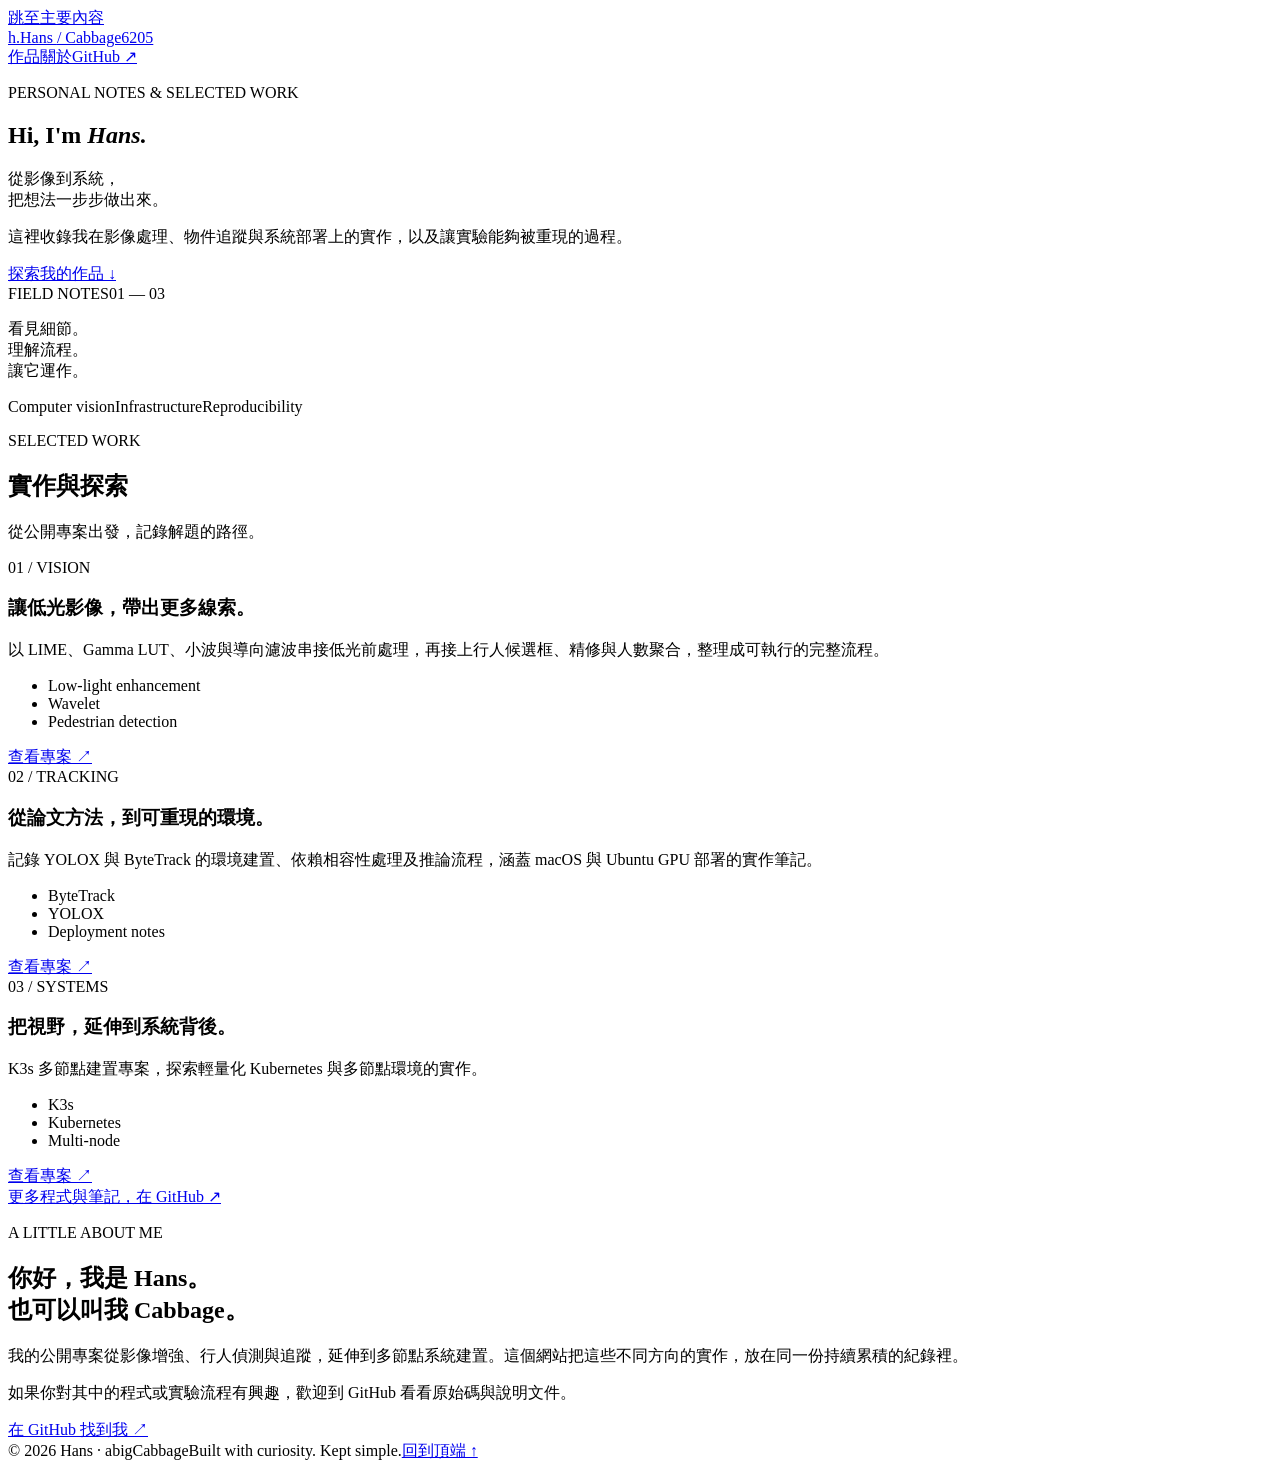
==== index.html @ 1aa68ff3 "Add personal portfolio homepage" ====
<!doctype html>
<html lang="zh-Hant">
<head>
  <meta charset="utf-8">
  <meta name="viewport" content="width=device-width, initial-scale=1">
  <meta name="description" content="Hans（Cabbage6205）的個人作品集：低光影像處理、ByteTrack 物件追蹤與 K3s 多節點建置。">
  <meta name="theme-color" content="#f6f5f4">
  <meta property="og:title" content="Hans — 從影像到系統">
  <meta property="og:description" content="影像處理、物件追蹤與系統部署的實作紀錄。">
  <meta property="og:type" content="website">
  <title>Hans — 從影像到系統</title>
  <link rel="icon" href="favicon.svg" type="image/svg+xml">
  <link rel="stylesheet" href="style.css">
</head>
<body>
  <a class="skip" href="#main">跳至主要內容</a>
  <header class="wrap header">
    <a class="identity" href="#main" aria-label="Hans 首頁"><span class="mark" aria-hidden="true">h.</span><span>Hans <span class="muted">/ Cabbage6205</span></span></a>
    <nav aria-label="主要導覽"><a href="#work">作品</a><a href="#about">關於</a><a href="https://github.com/Cabbage6205">GitHub ↗</a></nav>
  </header>
  <main id="main">
    <section class="wrap hero" aria-labelledby="intro-title">
      <div>
        <p class="eyebrow">PERSONAL NOTES & SELECTED WORK</p>
        <h1 id="intro-title">Hi, I'm <em>Hans.</em></h1>
        <p class="hero-title">從影像到系統，<br>把想法一步步做出來。</p>
        <p class="intro">這裡收錄我在影像處理、物件追蹤與系統部署上的實作，以及讓實驗能夠被重現的過程。</p>
        <a class="primary" href="#work">探索我的作品 <span aria-hidden="true">↓</span></a>
      </div>
      <aside class="index" aria-label="作品方向">
        <div class="index-top"><span>FIELD NOTES</span><span>01 — 03</span></div>
        <p class="index-heading">看見細節。<br>理解流程。<br><span>讓它運作。</span></p>
        <div class="index-bottom"><span>Computer vision</span><span>Infrastructure</span><span>Reproducibility</span></div>
      </aside>
    </section>
    <section class="works" id="work" aria-labelledby="work-title">
      <div class="wrap">
        <div class="section-head"><div><p class="eyebrow">SELECTED WORK</p><h2 id="work-title">實作與探索</h2></div><p class="muted">從公開專案出發，記錄解題的路徑。</p></div>
        <article class="project">
          <div class="number">01 / VISION</div>
          <div><h3>讓低光影像，帶出更多線索。</h3><p>以 LIME、Gamma LUT、小波與導向濾波串接低光前處理，再接上行人候選框、精修與人數聚合，整理成可執行的完整流程。</p><ul class="tags" aria-label="技術主題"><li>Low-light enhancement</li><li>Wavelet</li><li>Pedestrian detection</li></ul></div>
          <a class="source" href="https://github.com/Cabbage6205/fast_lowlight_wavelet" aria-label="查看低光影像專案原始碼">查看專案 ↗</a>
        </article>
        <article class="project">
          <div class="number">02 / TRACKING</div>
          <div><h3>從論文方法，到可重現的環境。</h3><p>記錄 YOLOX 與 ByteTrack 的環境建置、依賴相容性處理及推論流程，涵蓋 macOS 與 Ubuntu GPU 部署的實作筆記。</p><ul class="tags" aria-label="技術主題"><li>ByteTrack</li><li>YOLOX</li><li>Deployment notes</li></ul></div>
          <a class="source" href="https://github.com/Cabbage6205/ByteTrack-replicated" aria-label="查看 ByteTrack 環境重現專案">查看專案 ↗</a>
        </article>
        <article class="project">
          <div class="number">03 / SYSTEMS</div>
          <div><h3>把視野，延伸到系統背後。</h3><p>K3s 多節點建置專案，探索輕量化 Kubernetes 與多節點環境的實作。</p><ul class="tags" aria-label="技術主題"><li>K3s</li><li>Kubernetes</li><li>Multi-node</li></ul></div>
          <a class="source" href="https://github.com/Cabbage6205/k3s_multi_node" aria-label="查看 K3s 多節點專案">查看專案 ↗</a>
        </article>
        <a class="all-work" href="https://github.com/Cabbage6205?tab=repositories">更多程式與筆記，在 GitHub <span aria-hidden="true">↗</span></a>
      </div>
    </section>
    <section class="wrap about" id="about" aria-labelledby="about-title">
      <div><p class="eyebrow">A LITTLE ABOUT ME</p><h2 id="about-title">你好，我是 Hans。<br><span class="muted">也可以叫我 Cabbage。</span></h2></div>
      <div><p>我的公開專案從影像增強、行人偵測與追蹤，延伸到多節點系統建置。這個網站把這些不同方向的實作，放在同一份持續累積的紀錄裡。</p><p>如果你對其中的程式或實驗流程有興趣，歡迎到 GitHub 看看原始碼與說明文件。</p><a class="primary" href="https://github.com/Cabbage6205">在 GitHub 找到我 <span aria-hidden="true">↗</span></a></div>
    </section>
  </main>
  <footer class="wrap footer"><span>© 2026 Hans · abigCabbage</span><span>Built with curiosity. Kept simple.</span><a href="#main">回到頂端 ↑</a></footer>
</body>
</html>
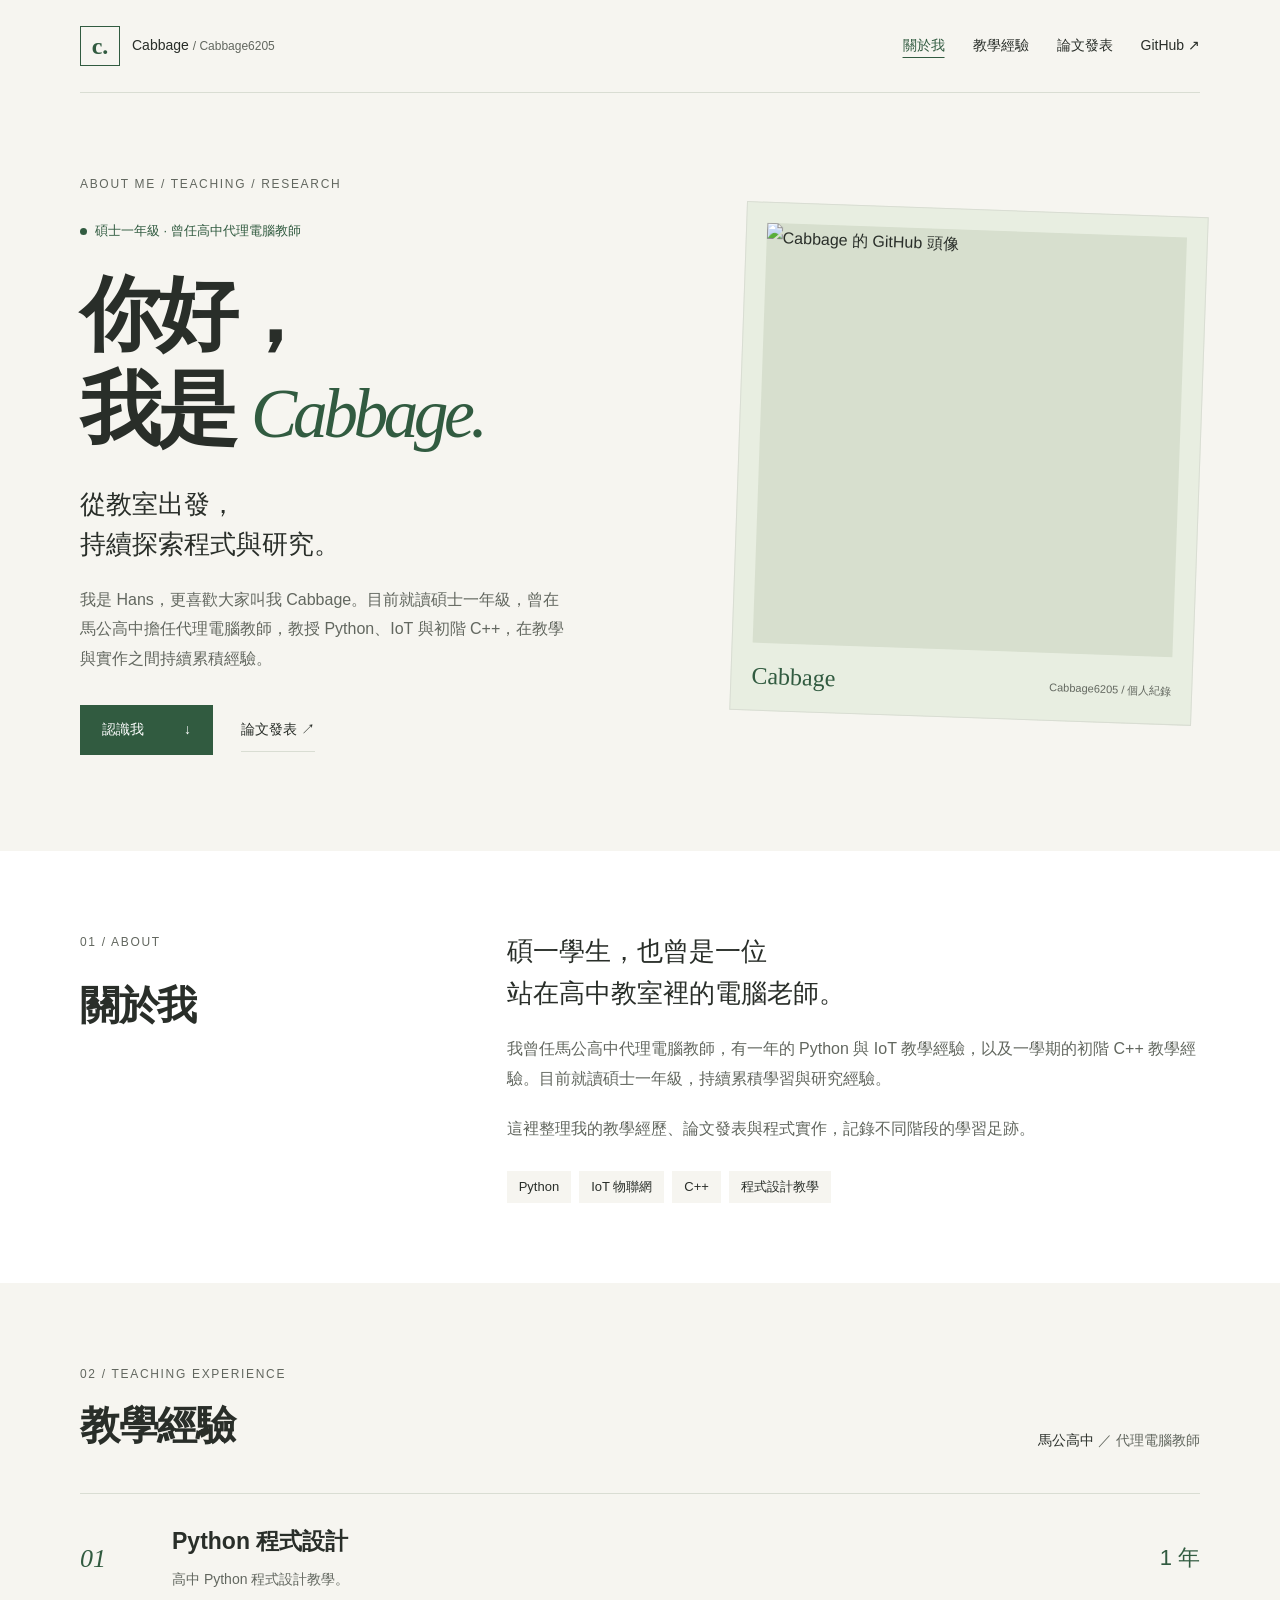
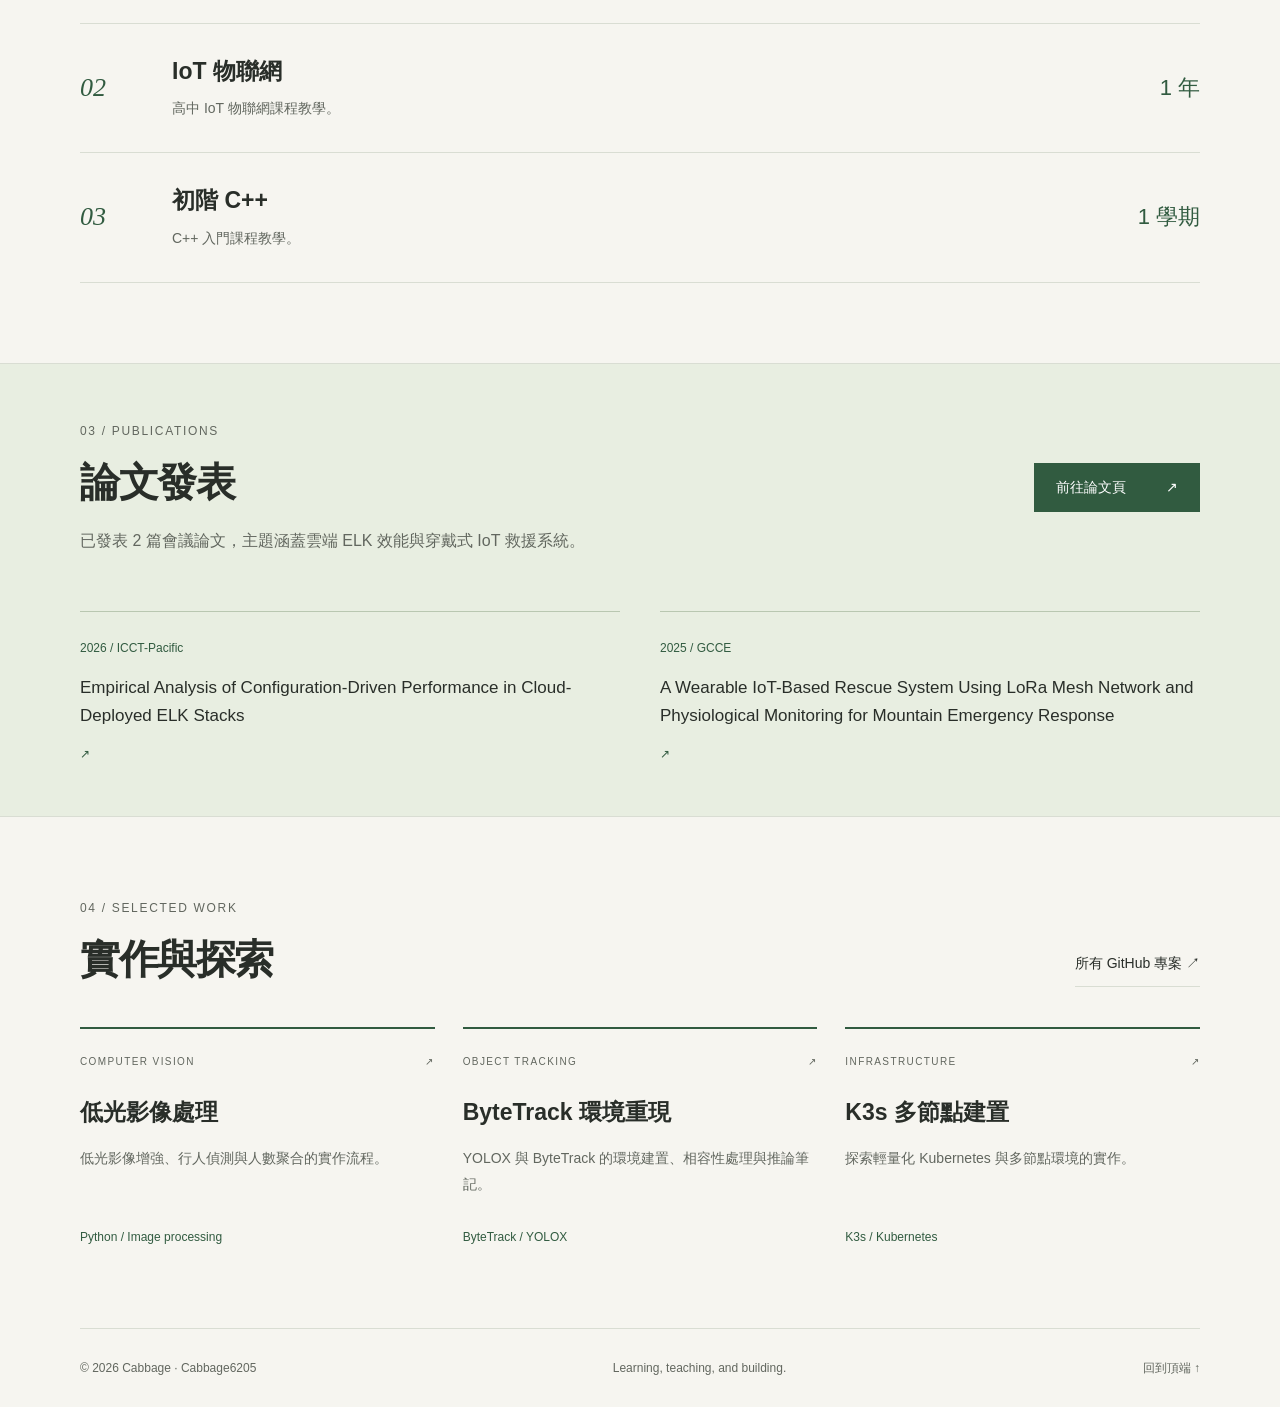
==== commit c2402b6d: "Build Cabbage personal introduction with teaching, publications, and avatar" ====
--- a/index.html
+++ b/index.html
@@ -1,64 +1,55 @@
 <!doctype html>
 <html lang="zh-Hant">
 <head>
-  <meta charset="utf-8">
-  <meta name="viewport" content="width=device-width, initial-scale=1">
-  <meta name="description" content="Hans（Cabbage6205）的個人作品集：低光影像處理、ByteTrack 物件追蹤與 K3s 多節點建置。">
-  <meta name="theme-color" content="#f6f5f4">
-  <meta property="og:title" content="Hans — 從影像到系統">
-  <meta property="og:description" content="影像處理、物件追蹤與系統部署的實作紀錄。">
-  <meta property="og:type" content="website">
-  <title>Hans — 從影像到系統</title>
-  <link rel="icon" href="favicon.svg" type="image/svg+xml">
-  <link rel="stylesheet" href="style.css">
+<meta charset="utf-8">
+<meta name="viewport" content="width=device-width, initial-scale=1">
+<meta name="description" content="Cabbage 的個人網站：碩士一年級，曾任馬公高中代理電腦教師，具 Python、IoT 與初階 C++ 教學經驗。">
+<meta name="theme-color" content="#f6f5f0">
+<meta property="og:title" content="Cabbage — 自我介紹與教學經歷">
+<meta property="og:description" content="Cabbage 的個人網站：碩士一年級，曾任馬公高中代理電腦教師，具 Python、IoT 與初階 C++ 教學經驗。">
+<meta property="og:type" content="website">
+<title>Cabbage — 自我介紹與教學經歷</title>
+<link rel="icon" href="favicon.svg" type="image/svg+xml">
+<link rel="stylesheet" href="style.css">
 </head>
-<body>
-  <a class="skip" href="#main">跳至主要內容</a>
-  <header class="wrap header">
-    <a class="identity" href="#main" aria-label="Hans 首頁"><span class="mark" aria-hidden="true">h.</span><span>Hans <span class="muted">/ Cabbage6205</span></span></a>
-    <nav aria-label="主要導覽"><a href="#work">作品</a><a href="#about">關於</a><a href="https://github.com/Cabbage6205">GitHub ↗</a></nav>
-  </header>
-  <main id="main">
-    <section class="wrap hero" aria-labelledby="intro-title">
-      <div>
-        <p class="eyebrow">PERSONAL NOTES & SELECTED WORK</p>
-        <h1 id="intro-title">Hi, I'm <em>Hans.</em></h1>
-        <p class="hero-title">從影像到系統，<br>把想法一步步做出來。</p>
-        <p class="intro">這裡收錄我在影像處理、物件追蹤與系統部署上的實作，以及讓實驗能夠被重現的過程。</p>
-        <a class="primary" href="#work">探索我的作品 <span aria-hidden="true">↓</span></a>
-      </div>
-      <aside class="index" aria-label="作品方向">
-        <div class="index-top"><span>FIELD NOTES</span><span>01 — 03</span></div>
-        <p class="index-heading">看見細節。<br>理解流程。<br><span>讓它運作。</span></p>
-        <div class="index-bottom"><span>Computer vision</span><span>Infrastructure</span><span>Reproducibility</span></div>
-      </aside>
-    </section>
-    <section class="works" id="work" aria-labelledby="work-title">
-      <div class="wrap">
-        <div class="section-head"><div><p class="eyebrow">SELECTED WORK</p><h2 id="work-title">實作與探索</h2></div><p class="muted">從公開專案出發，記錄解題的路徑。</p></div>
-        <article class="project">
-          <div class="number">01 / VISION</div>
-          <div><h3>讓低光影像，帶出更多線索。</h3><p>以 LIME、Gamma LUT、小波與導向濾波串接低光前處理，再接上行人候選框、精修與人數聚合，整理成可執行的完整流程。</p><ul class="tags" aria-label="技術主題"><li>Low-light enhancement</li><li>Wavelet</li><li>Pedestrian detection</li></ul></div>
-          <a class="source" href="https://github.com/Cabbage6205/fast_lowlight_wavelet" aria-label="查看低光影像專案原始碼">查看專案 ↗</a>
-        </article>
-        <article class="project">
-          <div class="number">02 / TRACKING</div>
-          <div><h3>從論文方法，到可重現的環境。</h3><p>記錄 YOLOX 與 ByteTrack 的環境建置、依賴相容性處理及推論流程，涵蓋 macOS 與 Ubuntu GPU 部署的實作筆記。</p><ul class="tags" aria-label="技術主題"><li>ByteTrack</li><li>YOLOX</li><li>Deployment notes</li></ul></div>
-          <a class="source" href="https://github.com/Cabbage6205/ByteTrack-replicated" aria-label="查看 ByteTrack 環境重現專案">查看專案 ↗</a>
-        </article>
-        <article class="project">
-          <div class="number">03 / SYSTEMS</div>
-          <div><h3>把視野，延伸到系統背後。</h3><p>K3s 多節點建置專案，探索輕量化 Kubernetes 與多節點環境的實作。</p><ul class="tags" aria-label="技術主題"><li>K3s</li><li>Kubernetes</li><li>Multi-node</li></ul></div>
-          <a class="source" href="https://github.com/Cabbage6205/k3s_multi_node" aria-label="查看 K3s 多節點專案">查看專案 ↗</a>
-        </article>
-        <a class="all-work" href="https://github.com/Cabbage6205?tab=repositories">更多程式與筆記，在 GitHub <span aria-hidden="true">↗</span></a>
-      </div>
-    </section>
-    <section class="wrap about" id="about" aria-labelledby="about-title">
-      <div><p class="eyebrow">A LITTLE ABOUT ME</p><h2 id="about-title">你好，我是 Hans。<br><span class="muted">也可以叫我 Cabbage。</span></h2></div>
-      <div><p>我的公開專案從影像增強、行人偵測與追蹤，延伸到多節點系統建置。這個網站把這些不同方向的實作，放在同一份持續累積的紀錄裡。</p><p>如果你對其中的程式或實驗流程有興趣，歡迎到 GitHub 看看原始碼與說明文件。</p><a class="primary" href="https://github.com/Cabbage6205">在 GitHub 找到我 <span aria-hidden="true">↗</span></a></div>
-    </section>
-  </main>
-  <footer class="wrap footer"><span>© 2026 Hans · abigCabbage</span><span>Built with curiosity. Kept simple.</span><a href="#main">回到頂端 ↑</a></footer>
-</body>
-</html>
+<body><a class="skip" href="#main">跳至主要內容</a>
+<header class="wrap header">
+<a class="identity" href="index.html" aria-label="Cabbage 首頁"><span class="mark" aria-hidden="true">c.</span><span>Cabbage <span class="muted">/ Cabbage6205</span></span></a>
+<nav aria-label="主要導覽"><a href="index.html#about" aria-current="page">關於我</a><a href="index.html#teaching">教學經驗</a><a href="publications.html">論文發表</a><a href="https://github.com/Cabbage6205">GitHub ↗</a></nav>
+</header>
+<main id="main">
+<section class="wrap hero" aria-labelledby="intro-title">
+<div>
+<p class="eyebrow">ABOUT ME / TEACHING / RESEARCH</p>
+<p class="status"><span aria-hidden="true"></span>碩士一年級 · 曾任高中代理電腦教師</p>
+<h1 id="intro-title">你好，<br>我是 <em>Cabbage.</em></h1>
+<p class="hero-title">從教室出發，<br>持續探索程式與研究。</p>
+<p class="intro">我是 Hans，更喜歡大家叫我 Cabbage。目前就讀碩士一年級，曾在馬公高中擔任代理電腦教師，教授 Python、IoT 與初階 C++，在教學與實作之間持續累積經驗。</p>
+<div class="actions"><a class="button" href="#about">認識我 <span aria-hidden="true">↓</span></a><a class="text-link" href="publications.html">論文發表 ↗</a></div>
+</div>
+<figure class="portrait">
+<div class="portrait-image"><img src="https://avatars.githubusercontent.com/u/61541124?v=4&amp;s=800" alt="Cabbage 的 GitHub 頭像" width="800" height="800" fetchpriority="high"></div>
+<figcaption><strong>Cabbage</strong><span>Cabbage6205 / 個人紀錄</span></figcaption>
+</figure>
+</section>
+<section class="band" id="about" aria-labelledby="about-title">
+<div class="wrap about"><div><p class="eyebrow">01 / ABOUT</p><h2 id="about-title">關於我</h2></div>
+<div class="about-copy"><p class="lead">碩一學生，也曾是一位<br>站在高中教室裡的電腦老師。</p><p>我曾任馬公高中代理電腦教師，有一年的 Python 與 IoT 教學經驗，以及一學期的初階 C++ 教學經驗。目前就讀碩士一年級，持續累積學習與研究經驗。</p><p>這裡整理我的教學經歷、論文發表與程式實作，記錄不同階段的學習足跡。</p><ul class="tags" aria-label="經驗領域"><li>Python</li><li>IoT 物聯網</li><li>C++</li><li>程式設計教學</li></ul></div></div>
+</section>
+<section class="wrap section" id="teaching" aria-labelledby="teaching-title">
+<div class="section-head"><div><p class="eyebrow">02 / TEACHING EXPERIENCE</p><h2 id="teaching-title">教學經驗</h2></div><p>馬公高中 <span class="muted">／ 代理電腦教師</span></p></div>
+<div class="course-list">
+<article class="course"><span class="number">01</span><div><h3>Python 程式設計</h3><p>高中 Python 程式設計教學。</p></div><span class="duration">1 年</span></article>
+<article class="course"><span class="number">02</span><div><h3>IoT 物聯網</h3><p>高中 IoT 物聯網課程教學。</p></div><span class="duration">1 年</span></article>
+<article class="course"><span class="number">03</span><div><h3>初階 C++</h3><p>C++ 入門課程教學。</p></div><span class="duration">1 學期</span></article>
+</div>
+</section>
+<section class="research-band" aria-labelledby="research-title"><div class="wrap research"><div><p class="eyebrow">03 / PUBLICATIONS</p><h2 id="research-title">論文發表</h2><p>已發表 2 篇會議論文，主題涵蓋雲端 ELK 效能與穿戴式 IoT 救援系統。</p></div><a class="button" href="publications.html">前往論文頁 <span aria-hidden="true">↗</span></a></div><div class="wrap publication-highlights"><a href="publications.html"><span>2026 / ICCT-Pacific</span><h3>Empirical Analysis of Configuration-Driven Performance in Cloud-Deployed ELK Stacks</h3><span aria-hidden="true">↗</span></a><a href="publications.html"><span>2025 / GCCE</span><h3>A Wearable IoT-Based Rescue System Using LoRa Mesh Network and Physiological Monitoring for Mountain Emergency Response</h3><span aria-hidden="true">↗</span></a></div></section>
+<section class="wrap section" id="work" aria-labelledby="work-title"><div class="section-head"><div><p class="eyebrow">04 / SELECTED WORK</p><h2 id="work-title">實作與探索</h2></div><a class="text-link" href="https://github.com/Cabbage6205?tab=repositories">所有 GitHub 專案 ↗</a></div>
+<div class="projects">
+<a class="project" href="https://github.com/Cabbage6205/fast_lowlight_wavelet"><span class="eyebrow">COMPUTER VISION <span aria-hidden="true">↗</span></span><h3>低光影像處理</h3><p>低光影像增強、行人偵測與人數聚合的實作流程。</p><span class="project-tech">Python / Image processing</span></a>
+<a class="project" href="https://github.com/Cabbage6205/ByteTrack-replicated"><span class="eyebrow">OBJECT TRACKING <span aria-hidden="true">↗</span></span><h3>ByteTrack 環境重現</h3><p>YOLOX 與 ByteTrack 的環境建置、相容性處理與推論筆記。</p><span class="project-tech">ByteTrack / YOLOX</span></a>
+<a class="project" href="https://github.com/Cabbage6205/k3s_multi_node"><span class="eyebrow">INFRASTRUCTURE <span aria-hidden="true">↗</span></span><h3>K3s 多節點建置</h3><p>探索輕量化 Kubernetes 與多節點環境的實作。</p><span class="project-tech">K3s / Kubernetes</span></a>
+</div></section>
+</main><footer class="wrap footer"><span>© 2026 Cabbage · Cabbage6205</span><span>Learning, teaching, and building.</span><a href="#main">回到頂端 ↑</a></footer>
+</body></html>
--- a/style.css
+++ b/style.css
@@ -0,0 +1,10 @@
+:root{--paper:#f6f5f0;--white:#fff;--ink:#292e29;--muted:#62675f;--rule:#d9ddd3;--green:#315b40;--pale:#e8eee1}
+*{box-sizing:border-box}html{scroll-behavior:smooth;scroll-padding-top:32px}body{margin:0;background:var(--paper);color:var(--ink);font:16px/1.85 -apple-system,BlinkMacSystemFont,"PingFang TC","Microsoft JhengHei",sans-serif}a{color:inherit;text-decoration:none}a:hover{text-decoration:underline;text-underline-offset:6px}a:focus-visible{outline:3px solid var(--green);outline-offset:5px}.wrap{width:min(100% - 96px,1120px);margin-inline:auto}.muted{color:var(--muted)}.header{display:flex;align-items:center;justify-content:space-between;gap:24px;padding-block:24px;border-bottom:1px solid var(--rule)}.identity{display:flex;align-items:center;gap:12px;font-size:14px;white-space:nowrap}.mark{display:grid;place-items:center;width:40px;height:40px;border:1px solid var(--green);color:var(--green);font:bold 24px Georgia,serif}.header nav{display:flex;gap:28px}nav a{display:flex;align-items:center;min-height:44px;font-size:14px}nav a[aria-current]{color:var(--green);text-decoration:underline;text-underline-offset:7px}.hero{display:grid;grid-template-columns:1.25fr 1fr;gap:80px;padding-block:80px 96px;align-items:center}.eyebrow{font-size:12px;letter-spacing:.14em;margin:0 0 24px;color:var(--muted)}.status{display:flex;gap:8px;align-items:center;font-size:13px;color:var(--green);margin:0 0 24px}.status>span{height:7px;width:7px;background:var(--green);border-radius:50%;flex-shrink:0}h1{font-size:clamp(56px,6.3vw,88px);font-weight:600;letter-spacing:-.055em;line-height:1.17;margin:0 0 28px}h1 em{font-family:Georgia,serif;font-weight:400;color:var(--green)}.hero-title{font-size:26px;font-weight:500;line-height:1.55;margin:0 0 20px}.intro{max-width:490px;color:var(--muted);margin:0 0 32px}.actions{display:flex;gap:28px;align-items:center;flex-wrap:wrap}.button{background:var(--green);color:white;display:inline-flex;gap:40px;align-items:center;min-height:48px;padding:12px 22px;font-size:14px}.button:hover{background:#244731;text-decoration:none}.text-link{display:inline-flex;align-items:center;min-height:44px;font-size:14px;border-bottom:1px solid var(--rule)}.portrait{margin:0;padding:20px 20px 0;background:var(--pale);border:1px solid var(--rule);transform:rotate(2deg)}.portrait-image{aspect-ratio:1;overflow:hidden;background:#d7dfce}.portrait img{display:block;width:100%;height:100%;object-fit:cover}.portrait figcaption{display:flex;justify-content:space-between;align-items:center;gap:12px;padding:20px 0}.portrait figcaption strong{font:24px Georgia,serif;color:var(--green)}.portrait figcaption span{font-size:11px;color:var(--muted)}.band{background:var(--white)}.about{display:grid;grid-template-columns:1fr 2fr;gap:80px;padding-block:80px}h2{font-size:clamp(28px,3.2vw,40px);line-height:1.4;letter-spacing:-.035em;margin:0}.lead{font-size:26px;line-height:1.6;color:var(--ink)!important;margin-top:0}.about-copy p{color:var(--muted);margin-bottom:20px}.tags{list-style:none;display:flex;flex-wrap:wrap;gap:8px;padding:0;margin:28px 0 0}.tags li{background:var(--paper);padding:4px 12px;font-size:13px}.section{padding-block:80px}.section-head{display:flex;justify-content:space-between;align-items:end;gap:28px;margin-bottom:40px}.section-head .eyebrow{margin-bottom:12px}.section-head>p{font-size:14px;margin:0}.course{display:grid;grid-template-columns:64px 1fr auto;gap:28px;padding:30px 0;border-top:1px solid var(--rule);align-items:center}.course:last-child{border-bottom:1px solid var(--rule)}.number{font:italic 26px Georgia,serif;color:var(--green)}h3{font-size:23px;font-weight:600;line-height:1.5;margin:0 0 8px}.course p{margin:0;color:var(--muted);font-size:14px}.duration{font-size:22px;color:var(--green);white-space:nowrap}.research-band{background:var(--pale);border-block:1px solid var(--rule)}.research{display:flex;justify-content:space-between;align-items:center;gap:32px;padding-block:56px}.research .eyebrow{margin-bottom:12px}.research p:last-child{color:var(--muted);margin-bottom:0}.projects{display:grid;grid-template-columns:repeat(3,minmax(0,1fr));gap:28px}.project{display:flex;flex-direction:column;border-top:2px solid var(--green);padding-top:24px}.project:hover{text-decoration:none}.project:hover h3{text-decoration:underline;text-underline-offset:6px}.project .eyebrow{display:flex;justify-content:space-between;font-size:10px;margin-bottom:24px}.project p{font-size:14px;color:var(--muted);margin:8px 0 28px}.project-tech{font-size:12px;color:var(--green);margin-top:auto}.footer{display:flex;justify-content:space-between;gap:24px;padding-block:28px;border-top:1px solid var(--rule);font-size:12px;color:var(--muted)}.skip{position:absolute;top:8px;left:8px;background:white;padding:12px;transform:translateY(-160%);z-index:2}.skip:focus{transform:none}.publications{padding-block:80px 100px;min-height:calc(100vh - 190px)}.publications h1{margin-top:32px}.heading-dot{color:var(--green)}.page-intro{color:var(--muted);font-size:20px}.publication-empty{display:flex;gap:48px;align-items:start;margin:56px 0 32px;padding:48px;background:var(--pale);border-block:1px solid var(--rule)}.folio{font:italic 48px Georgia,serif;color:var(--green)}.publication-empty .eyebrow{margin-bottom:12px}.publication-empty h2{font-size:26px}.publication-empty p:last-child{color:var(--muted);margin-bottom:0}
+@media(max-width:900px){.wrap{width:calc(100% - 48px)}.hero{gap:36px}.header nav{gap:18px}.identity .muted{display:none}.portrait figcaption{align-items:start;flex-direction:column;gap:0}.about{gap:40px}.projects{gap:20px}}
+@media(max-width:640px){.header{align-items:start;flex-direction:column;gap:12px;padding-block:18px}.header nav{justify-content:space-between;width:100%;gap:10px}.header nav a{font-size:13px}.hero{grid-template-columns:1fr;padding-block:48px 56px;gap:40px}.hero h1{font-size:64px}.hero-title{font-size:24px}.portrait{transform:none;max-width:380px;width:100%;justify-self:center}.portrait figcaption{flex-direction:row;align-items:center}.about{grid-template-columns:1fr;gap:24px;padding-block:56px}.lead{font-size:23px}.section{padding-block:56px}.section-head{display:block;margin-bottom:28px}.section-head>p,.section-head>.text-link{margin-top:20px}.course{grid-template-columns:28px 1fr auto;gap:14px;padding-block:24px}.course h3{font-size:20px}.duration{font-size:18px}.research{align-items:start;flex-direction:column;padding-block:40px;gap:24px}.projects{grid-template-columns:1fr;gap:36px}.project p{margin-bottom:20px}.footer{flex-wrap:wrap}.footer span:nth-child(2){display:none}.publications{padding-block:48px 72px}.publications h1{font-size:56px}.publication-empty{padding:28px 20px;gap:20px;margin-top:36px}.folio{font-size:32px}.publication-empty h2{font-size:22px}}
+@media(prefers-reduced-motion:reduce){html{scroll-behavior:auto}}
+
+.publication-list{margin:56px 0 32px}.publication{display:grid;grid-template-columns:100px 1fr;gap:40px;padding:40px 0;border-top:1px solid var(--rule)}.publication:last-child{border-bottom:1px solid var(--rule)}.publication-year{font:italic 36px Georgia,serif;color:var(--green)}.publication .eyebrow{margin-bottom:12px}.publication h2{font-size:clamp(23px,2.5vw,30px);line-height:1.5;letter-spacing:-.02em}.venue{color:var(--muted);font-size:14px;margin-top:20px}.doi-link{display:inline-block;font-size:13px;color:var(--green);overflow-wrap:anywhere;padding-block:12px;margin-top:12px}.publication-highlights{padding-bottom:48px;display:grid;grid-template-columns:1fr 1fr;gap:40px}.publication-highlights>a{display:block;border-top:1px solid #b9c7b1;padding-top:20px}.publication-highlights>a>span{font-size:12px;color:var(--green)}.publication-highlights h3{font-size:17px;font-weight:500;line-height:1.65;margin-top:12px}.publication-highlights>a:hover h3{text-decoration:underline;text-underline-offset:5px}
+@media(max-width:640px){.publication{grid-template-columns:1fr;gap:16px;padding-block:28px}.publication-year{font-size:28px}.publication-list{margin-top:32px}.publication-highlights{grid-template-columns:1fr;gap:24px}}
+
+.hero h1 em{font-size:.86em}.identity .muted{font-size:12px}@media(max-width:640px){.hero h1{font-size:clamp(48px,12.5vw,64px)}}
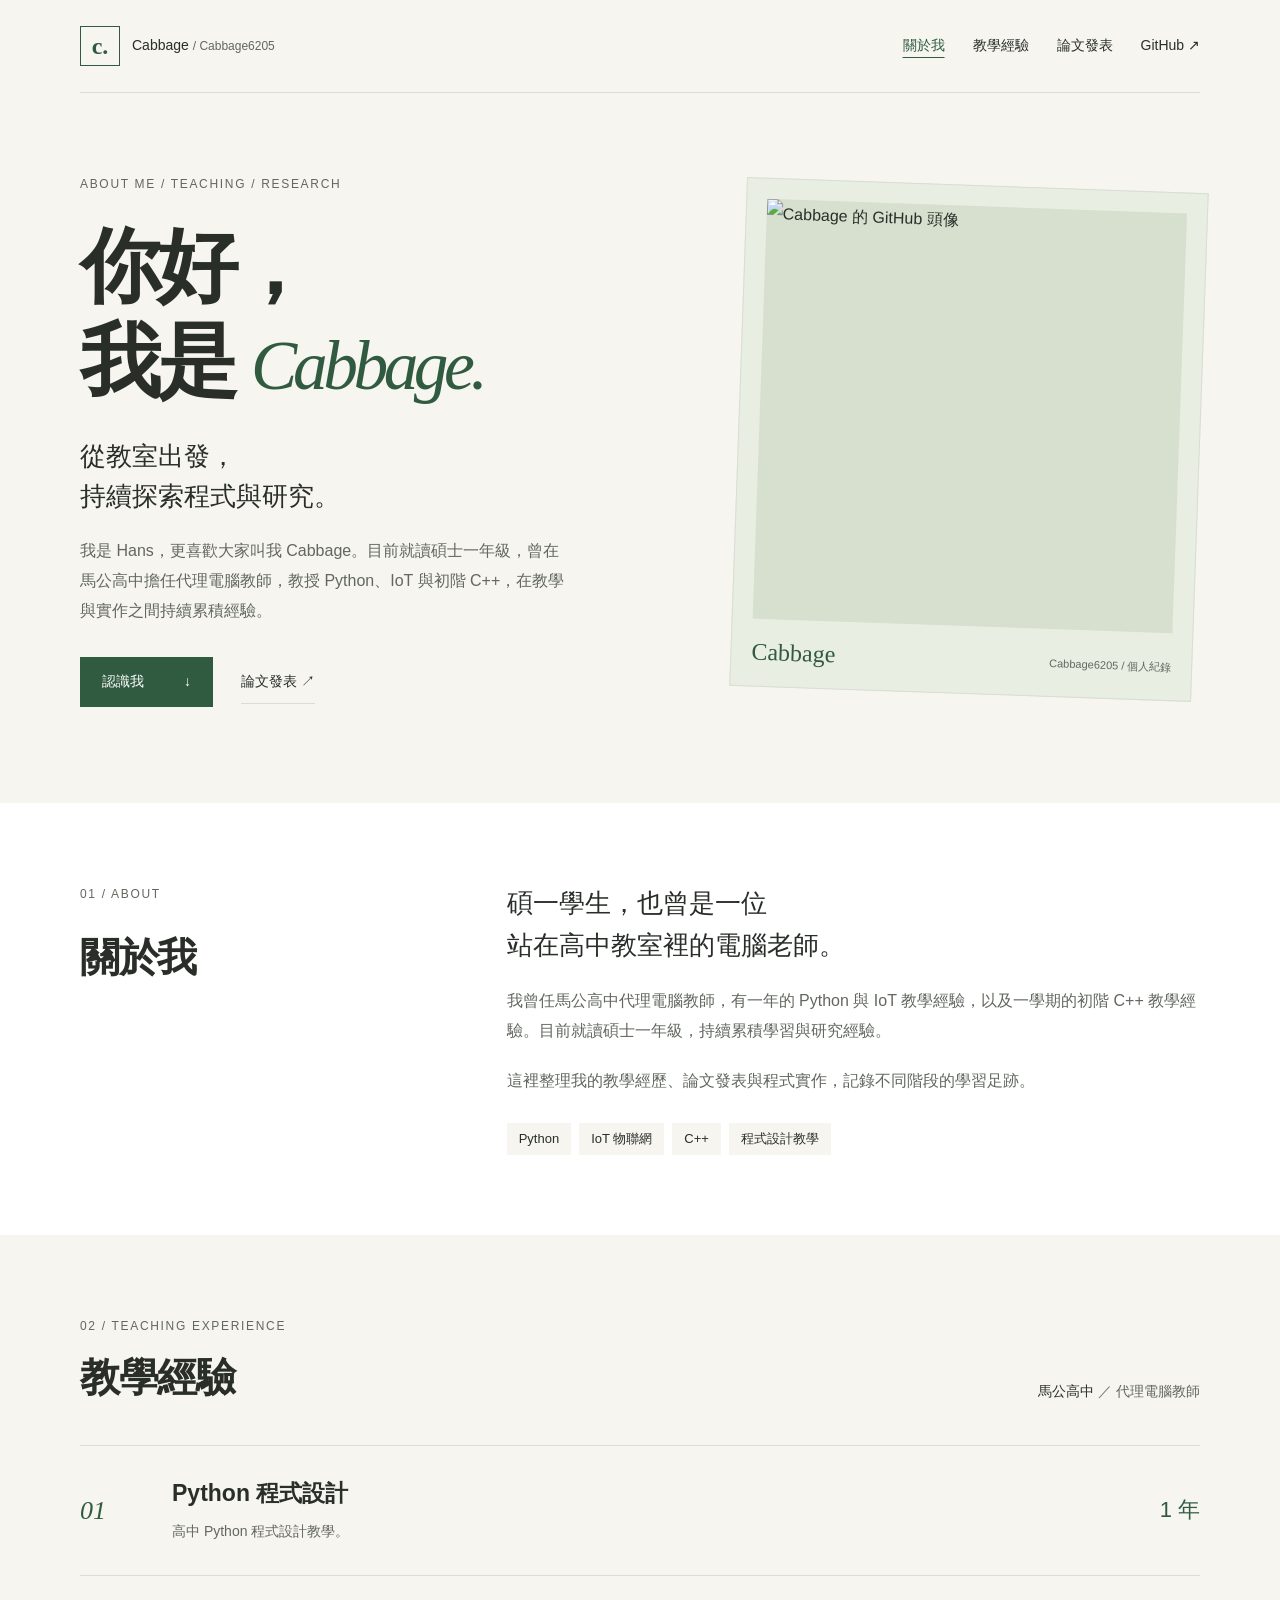
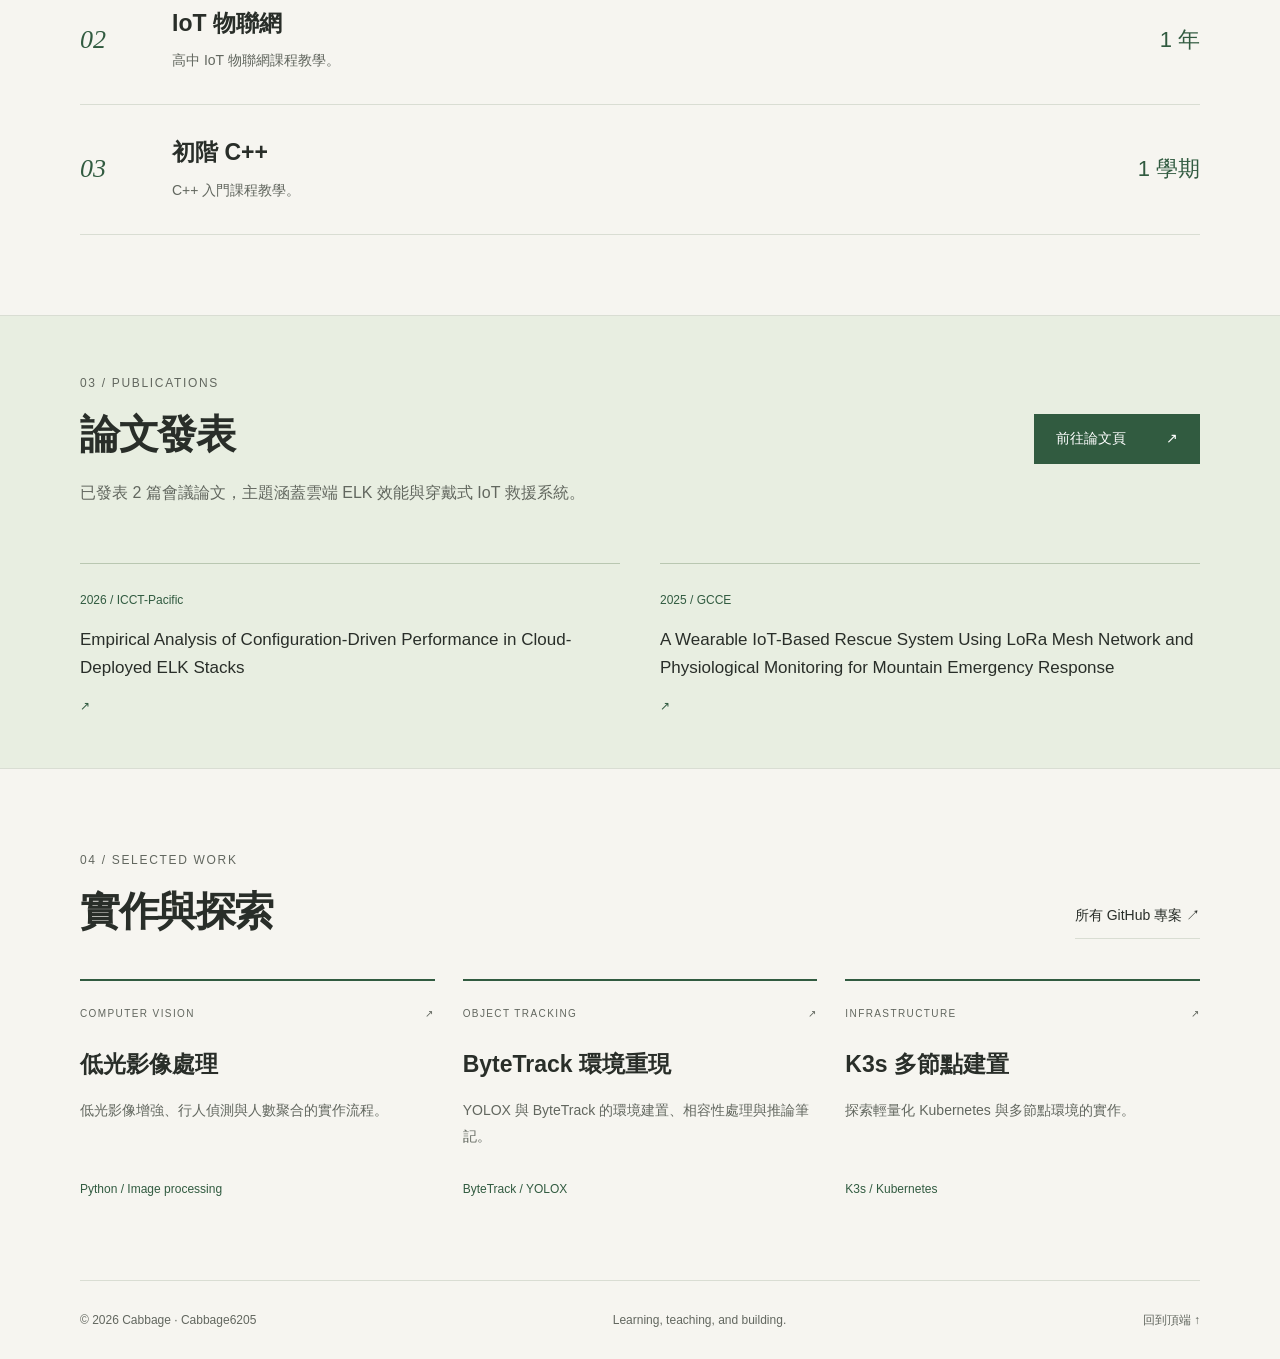
==== commit cbac39e3: "Remove introductory status line from homepage" ====
--- a/index.html
+++ b/index.html
@@ -10,7 +10,7 @@
 <meta property="og:type" content="website">
 <title>Cabbage — 自我介紹與教學經歷</title>
 <link rel="icon" href="favicon.svg" type="image/svg+xml">
-<link rel="stylesheet" href="style.css">
+<link rel="stylesheet" href="style.css?v=20261031-cabbage">
 </head>
 <body><a class="skip" href="#main">跳至主要內容</a>
 <header class="wrap header">
@@ -21,7 +21,6 @@
 <section class="wrap hero" aria-labelledby="intro-title">
 <div>
 <p class="eyebrow">ABOUT ME / TEACHING / RESEARCH</p>
-<p class="status"><span aria-hidden="true"></span>碩士一年級 · 曾任高中代理電腦教師</p>
 <h1 id="intro-title">你好，<br>我是 <em>Cabbage.</em></h1>
 <p class="hero-title">從教室出發，<br>持續探索程式與研究。</p>
 <p class="intro">我是 Hans，更喜歡大家叫我 Cabbage。目前就讀碩士一年級，曾在馬公高中擔任代理電腦教師，教授 Python、IoT 與初階 C++，在教學與實作之間持續累積經驗。</p>
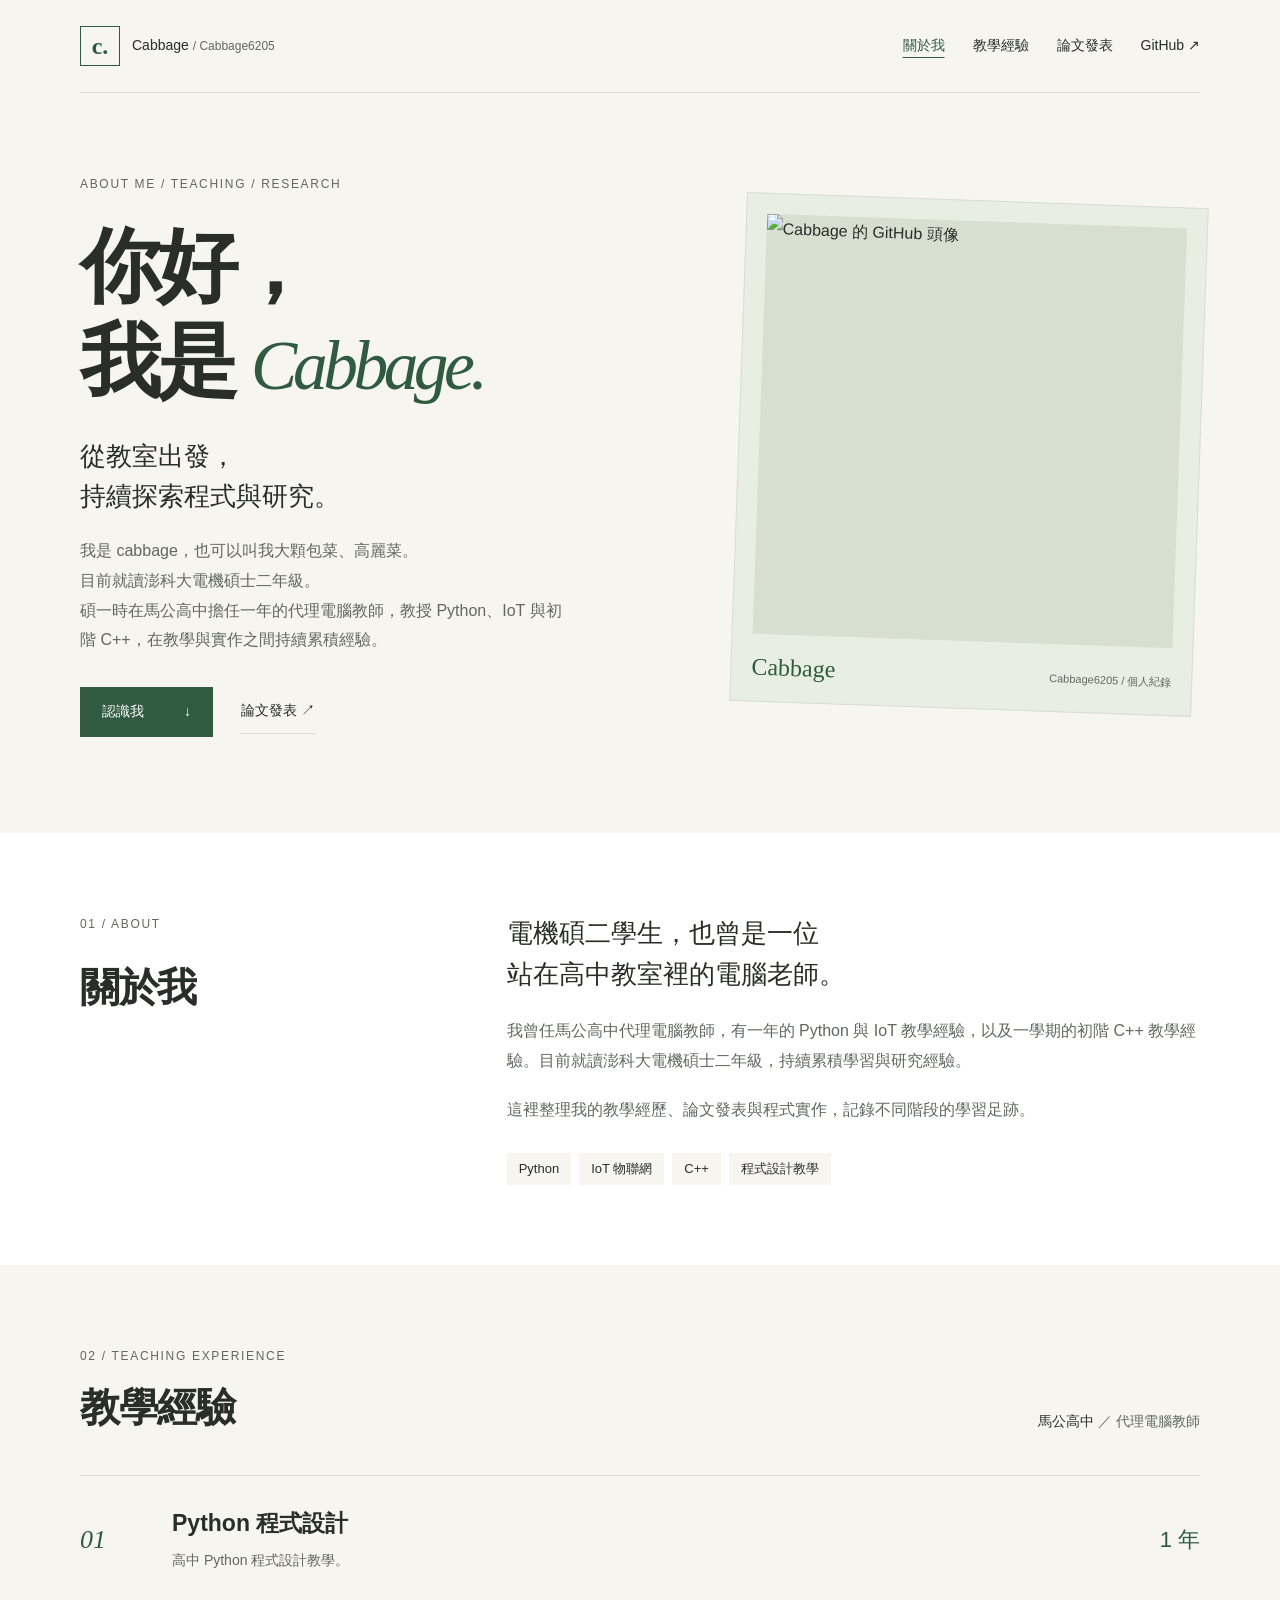
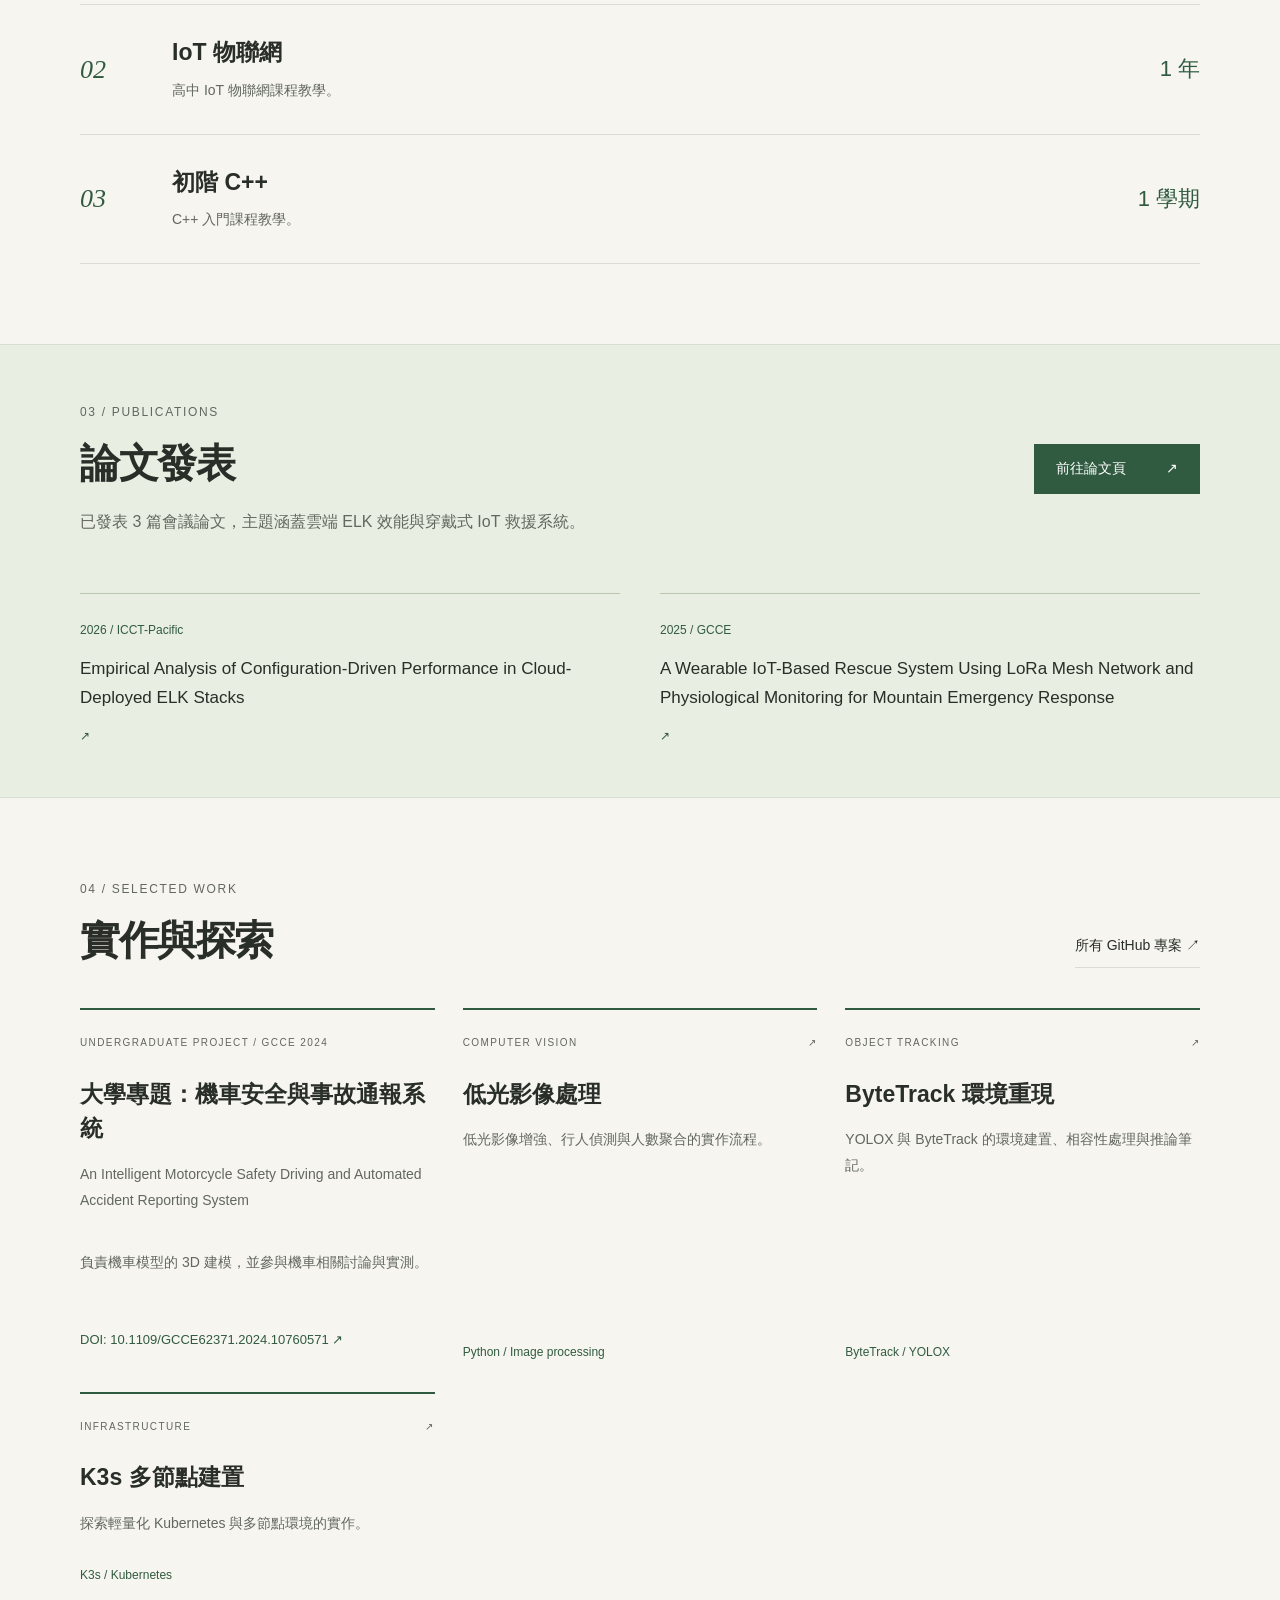
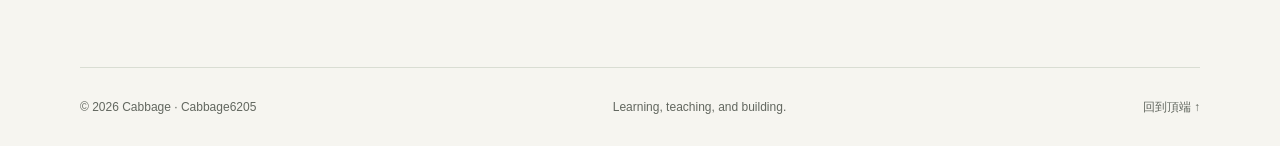
==== commit 11812a97: "Update Cabbage biography, graduate year, and undergraduate project" ====
--- a/index.html
+++ b/index.html
@@ -3,10 +3,10 @@
 <head>
 <meta charset="utf-8">
 <meta name="viewport" content="width=device-width, initial-scale=1">
-<meta name="description" content="Cabbage 的個人網站：碩士一年級，曾任馬公高中代理電腦教師，具 Python、IoT 與初階 C++ 教學經驗。">
+<meta name="description" content="Cabbage 的個人網站：澎科大電機碩士二年級，曾任馬公高中代理電腦教師，具 Python、IoT 與初階 C++ 教學經驗。">
 <meta name="theme-color" content="#f6f5f0">
 <meta property="og:title" content="Cabbage — 自我介紹與教學經歷">
-<meta property="og:description" content="Cabbage 的個人網站：碩士一年級，曾任馬公高中代理電腦教師，具 Python、IoT 與初階 C++ 教學經驗。">
+<meta property="og:description" content="Cabbage 的個人網站：澎科大電機碩士二年級，曾任馬公高中代理電腦教師，具 Python、IoT 與初階 C++ 教學經驗。">
 <meta property="og:type" content="website">
 <title>Cabbage — 自我介紹與教學經歷</title>
 <link rel="icon" href="favicon.svg" type="image/svg+xml">
@@ -23,7 +23,7 @@
 <p class="eyebrow">ABOUT ME / TEACHING / RESEARCH</p>
 <h1 id="intro-title">你好，<br>我是 <em>Cabbage.</em></h1>
 <p class="hero-title">從教室出發，<br>持續探索程式與研究。</p>
-<p class="intro">我是 Hans，更喜歡大家叫我 Cabbage。目前就讀碩士一年級，曾在馬公高中擔任代理電腦教師，教授 Python、IoT 與初階 C++，在教學與實作之間持續累積經驗。</p>
+<p class="intro">我是 cabbage，也可以叫我大顆包菜、高麗菜。<br>目前就讀澎科大電機碩士二年級。<br>碩一時在馬公高中擔任一年的代理電腦教師，教授 Python、IoT 與初階 C++，在教學與實作之間持續累積經驗。</p>
 <div class="actions"><a class="button" href="#about">認識我 <span aria-hidden="true">↓</span></a><a class="text-link" href="publications.html">論文發表 ↗</a></div>
 </div>
 <figure class="portrait">
@@ -33,7 +33,7 @@
 </section>
 <section class="band" id="about" aria-labelledby="about-title">
 <div class="wrap about"><div><p class="eyebrow">01 / ABOUT</p><h2 id="about-title">關於我</h2></div>
-<div class="about-copy"><p class="lead">碩一學生，也曾是一位<br>站在高中教室裡的電腦老師。</p><p>我曾任馬公高中代理電腦教師，有一年的 Python 與 IoT 教學經驗，以及一學期的初階 C++ 教學經驗。目前就讀碩士一年級，持續累積學習與研究經驗。</p><p>這裡整理我的教學經歷、論文發表與程式實作，記錄不同階段的學習足跡。</p><ul class="tags" aria-label="經驗領域"><li>Python</li><li>IoT 物聯網</li><li>C++</li><li>程式設計教學</li></ul></div></div>
+<div class="about-copy"><p class="lead">電機碩二學生，也曾是一位<br>站在高中教室裡的電腦老師。</p><p>我曾任馬公高中代理電腦教師，有一年的 Python 與 IoT 教學經驗，以及一學期的初階 C++ 教學經驗。目前就讀澎科大電機碩士二年級，持續累積學習與研究經驗。</p><p>這裡整理我的教學經歷、論文發表與程式實作，記錄不同階段的學習足跡。</p><ul class="tags" aria-label="經驗領域"><li>Python</li><li>IoT 物聯網</li><li>C++</li><li>程式設計教學</li></ul></div></div>
 </section>
 <section class="wrap section" id="teaching" aria-labelledby="teaching-title">
 <div class="section-head"><div><p class="eyebrow">02 / TEACHING EXPERIENCE</p><h2 id="teaching-title">教學經驗</h2></div><p>馬公高中 <span class="muted">／ 代理電腦教師</span></p></div>
@@ -43,9 +43,10 @@
 <article class="course"><span class="number">03</span><div><h3>初階 C++</h3><p>C++ 入門課程教學。</p></div><span class="duration">1 學期</span></article>
 </div>
 </section>
-<section class="research-band" aria-labelledby="research-title"><div class="wrap research"><div><p class="eyebrow">03 / PUBLICATIONS</p><h2 id="research-title">論文發表</h2><p>已發表 2 篇會議論文，主題涵蓋雲端 ELK 效能與穿戴式 IoT 救援系統。</p></div><a class="button" href="publications.html">前往論文頁 <span aria-hidden="true">↗</span></a></div><div class="wrap publication-highlights"><a href="publications.html"><span>2026 / ICCT-Pacific</span><h3>Empirical Analysis of Configuration-Driven Performance in Cloud-Deployed ELK Stacks</h3><span aria-hidden="true">↗</span></a><a href="publications.html"><span>2025 / GCCE</span><h3>A Wearable IoT-Based Rescue System Using LoRa Mesh Network and Physiological Monitoring for Mountain Emergency Response</h3><span aria-hidden="true">↗</span></a></div></section>
+<section class="research-band" aria-labelledby="research-title"><div class="wrap research"><div><p class="eyebrow">03 / PUBLICATIONS</p><h2 id="research-title">論文發表</h2><p>已發表 3 篇會議論文，主題涵蓋雲端 ELK 效能與穿戴式 IoT 救援系統。</p></div><a class="button" href="publications.html">前往論文頁 <span aria-hidden="true">↗</span></a></div><div class="wrap publication-highlights"><a href="publications.html"><span>2026 / ICCT-Pacific</span><h3>Empirical Analysis of Configuration-Driven Performance in Cloud-Deployed ELK Stacks</h3><span aria-hidden="true">↗</span></a><a href="publications.html"><span>2025 / GCCE</span><h3>A Wearable IoT-Based Rescue System Using LoRa Mesh Network and Physiological Monitoring for Mountain Emergency Response</h3><span aria-hidden="true">↗</span></a></div></section>
 <section class="wrap section" id="work" aria-labelledby="work-title"><div class="section-head"><div><p class="eyebrow">04 / SELECTED WORK</p><h2 id="work-title">實作與探索</h2></div><a class="text-link" href="https://github.com/Cabbage6205?tab=repositories">所有 GitHub 專案 ↗</a></div>
 <div class="projects">
+<article class="project"><span class="eyebrow">UNDERGRADUATE PROJECT / GCCE 2024</span><h3>大學專題：機車安全與事故通報系統</h3><p>An Intelligent Motorcycle Safety Driving and Automated Accident Reporting System</p><p>負責機車模型的 3D 建模，並參與機車相關討論與實測。</p><a class="doi-link" href="https://doi.org/10.1109/GCCE62371.2024.10760571">DOI: 10.1109/GCCE62371.2024.10760571 ↗</a></article>
 <a class="project" href="https://github.com/Cabbage6205/fast_lowlight_wavelet"><span class="eyebrow">COMPUTER VISION <span aria-hidden="true">↗</span></span><h3>低光影像處理</h3><p>低光影像增強、行人偵測與人數聚合的實作流程。</p><span class="project-tech">Python / Image processing</span></a>
 <a class="project" href="https://github.com/Cabbage6205/ByteTrack-replicated"><span class="eyebrow">OBJECT TRACKING <span aria-hidden="true">↗</span></span><h3>ByteTrack 環境重現</h3><p>YOLOX 與 ByteTrack 的環境建置、相容性處理與推論筆記。</p><span class="project-tech">ByteTrack / YOLOX</span></a>
 <a class="project" href="https://github.com/Cabbage6205/k3s_multi_node"><span class="eyebrow">INFRASTRUCTURE <span aria-hidden="true">↗</span></span><h3>K3s 多節點建置</h3><p>探索輕量化 Kubernetes 與多節點環境的實作。</p><span class="project-tech">K3s / Kubernetes</span></a>
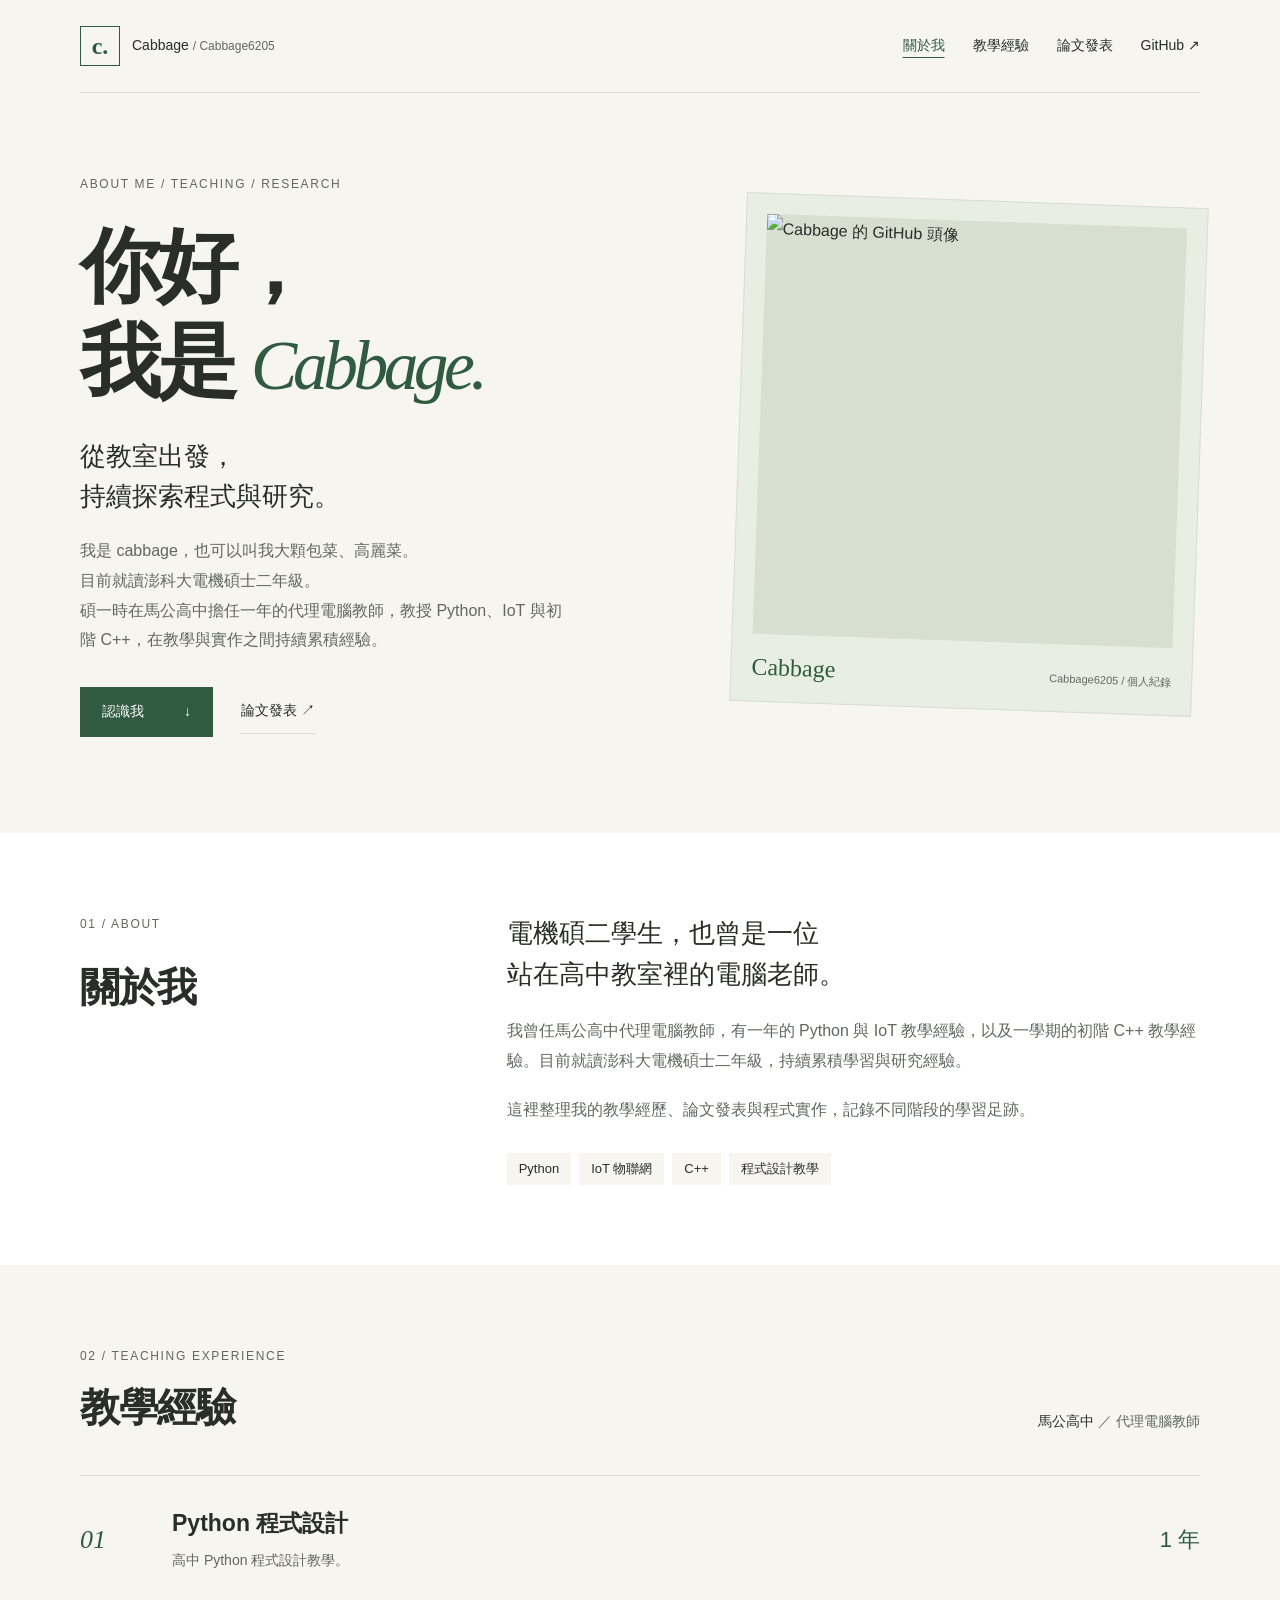
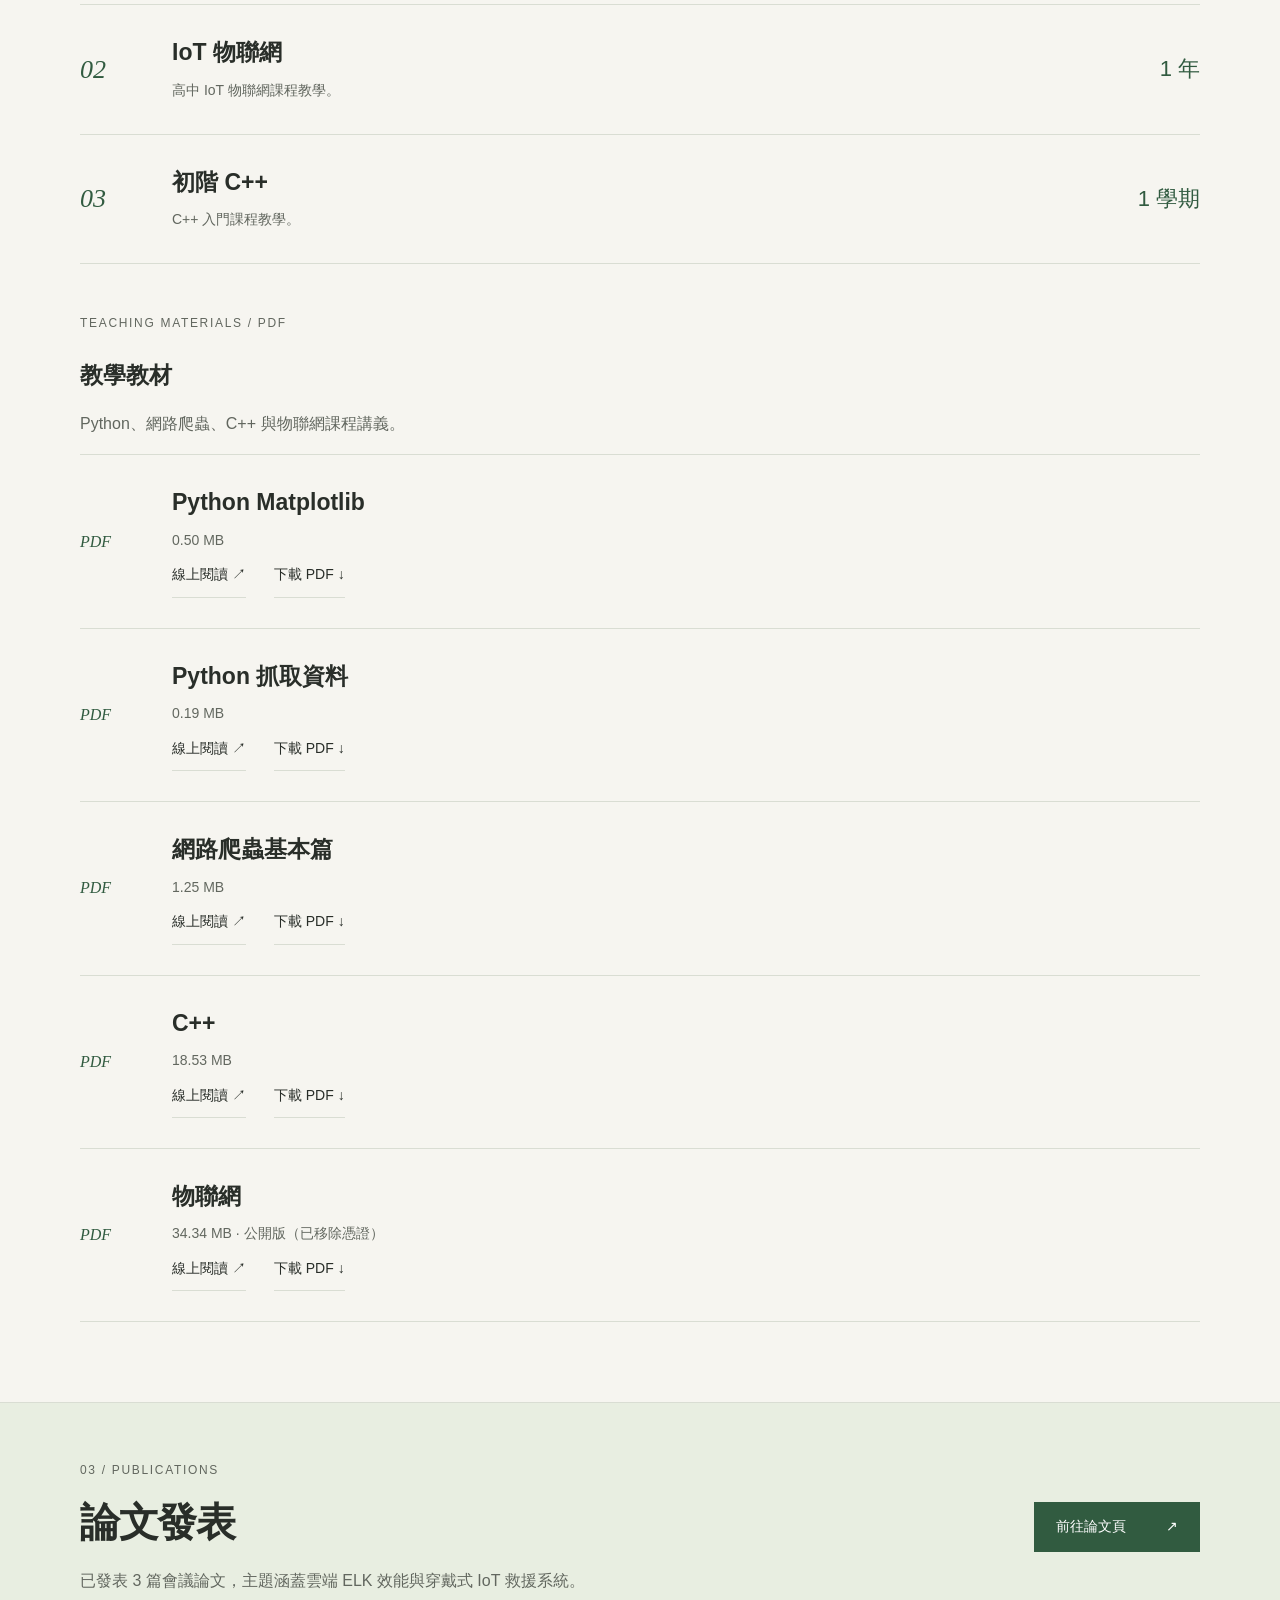
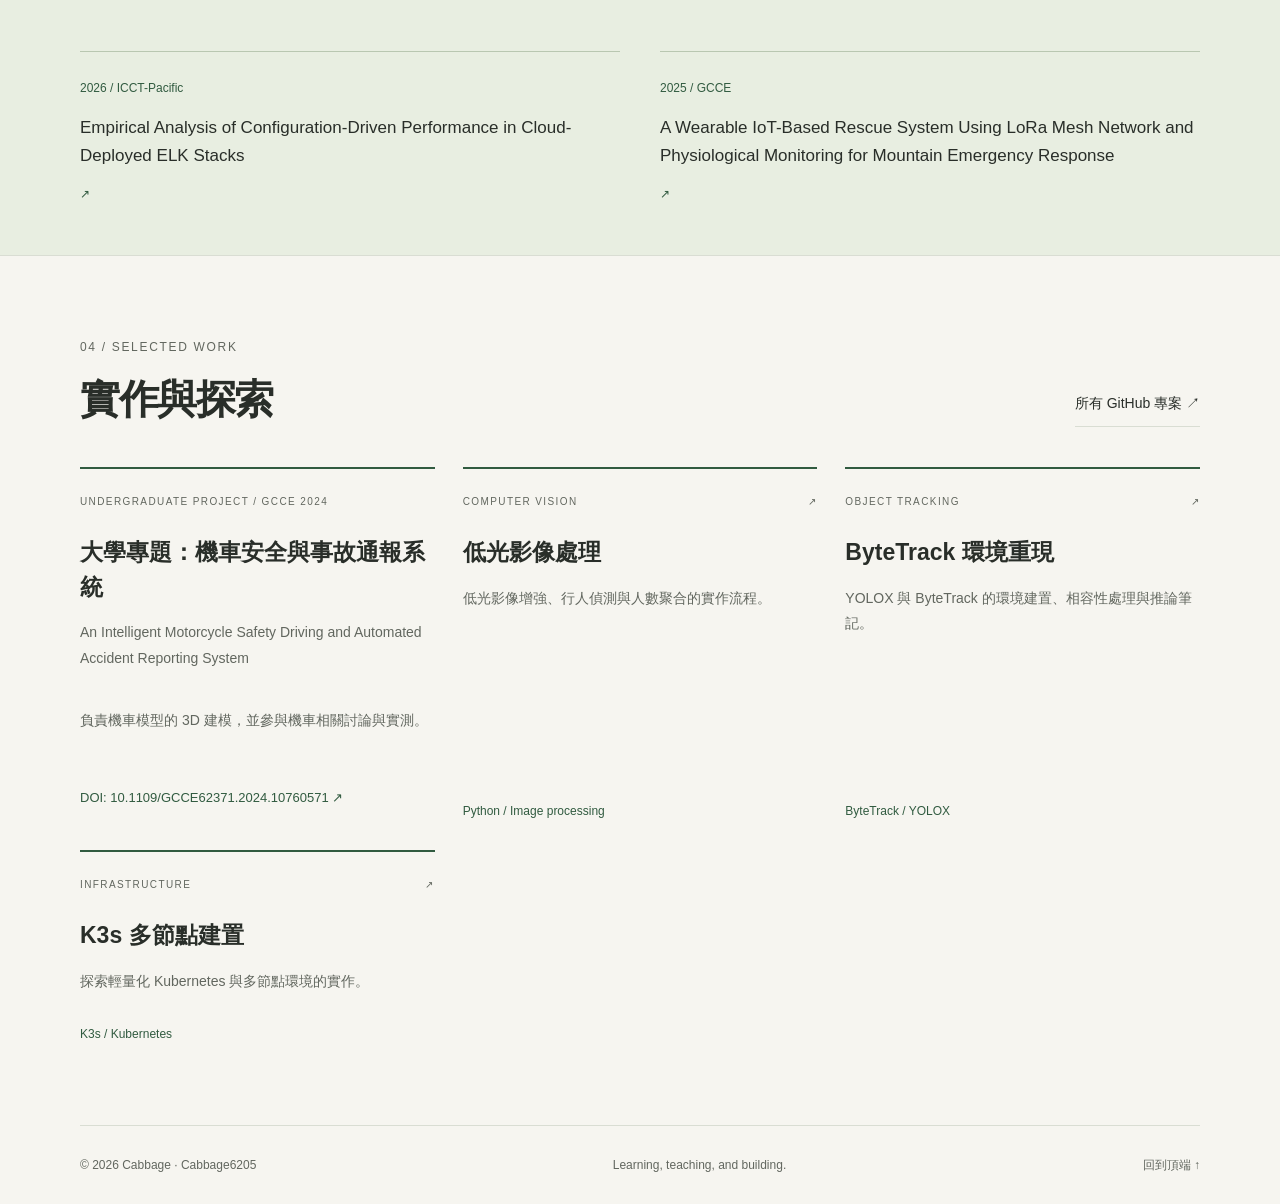
==== commit 3f894072: "Publish five teaching handouts with PDF reading and download links" ====
--- a/index.html
+++ b/index.html
@@ -42,6 +42,7 @@
 <article class="course"><span class="number">02</span><div><h3>IoT 物聯網</h3><p>高中 IoT 物聯網課程教學。</p></div><span class="duration">1 年</span></article>
 <article class="course"><span class="number">03</span><div><h3>初階 C++</h3><p>C++ 入門課程教學。</p></div><span class="duration">1 學期</span></article>
 </div>
+<section id="materials" aria-labelledby="materials-title" style="margin-top:48px"><p class="eyebrow">TEACHING MATERIALS / PDF</p><h3 id="materials-title">教學教材</h3><p class="muted">Python、網路爬蟲、C++ 與物聯網課程講義。</p><article class="course"><span class="number" style="font-size:16px">PDF</span><div><h3>Python Matplotlib</h3><p>0.50 MB</p><div class="actions"><a class="text-link" href="materials/python-matplotlib.pdf" target="_blank" rel="noopener" aria-label="線上閱讀 Python Matplotlib">線上閱讀 ↗</a><a class="text-link" href="materials/python-matplotlib.pdf" download aria-label="下載 Python Matplotlib PDF">下載 PDF ↓</a></div></div></article><article class="course"><span class="number" style="font-size:16px">PDF</span><div><h3>Python 抓取資料</h3><p>0.19 MB</p><div class="actions"><a class="text-link" href="materials/python-data-fetching.pdf" target="_blank" rel="noopener" aria-label="線上閱讀 Python 抓取資料">線上閱讀 ↗</a><a class="text-link" href="materials/python-data-fetching.pdf" download aria-label="下載 Python 抓取資料 PDF">下載 PDF ↓</a></div></div></article><article class="course"><span class="number" style="font-size:16px">PDF</span><div><h3>網路爬蟲基本篇</h3><p>1.25 MB</p><div class="actions"><a class="text-link" href="materials/web-scraping-basics.pdf" target="_blank" rel="noopener" aria-label="線上閱讀 網路爬蟲基本篇">線上閱讀 ↗</a><a class="text-link" href="materials/web-scraping-basics.pdf" download aria-label="下載 網路爬蟲基本篇 PDF">下載 PDF ↓</a></div></div></article><article class="course"><span class="number" style="font-size:16px">PDF</span><div><h3>C++</h3><p>18.53 MB</p><div class="actions"><a class="text-link" href="materials/viewer.html?doc=cpp" target="_blank" rel="noopener" aria-label="線上閱讀 C++">線上閱讀 ↗</a><a class="text-link" href="materials/viewer.html?doc=cpp&amp;download=1" aria-label="下載 C++ PDF">下載 PDF ↓</a></div></div></article><article class="course"><span class="number" style="font-size:16px">PDF</span><div><h3>物聯網</h3><p>34.34 MB · 公開版（已移除憑證）</p><div class="actions"><a class="text-link" href="materials/viewer.html?doc=iot" target="_blank" rel="noopener" aria-label="線上閱讀 物聯網">線上閱讀 ↗</a><a class="text-link" href="materials/viewer.html?doc=iot&amp;download=1" aria-label="下載 物聯網 PDF">下載 PDF ↓</a></div></div></article></section>
 </section>
 <section class="research-band" aria-labelledby="research-title"><div class="wrap research"><div><p class="eyebrow">03 / PUBLICATIONS</p><h2 id="research-title">論文發表</h2><p>已發表 3 篇會議論文，主題涵蓋雲端 ELK 效能與穿戴式 IoT 救援系統。</p></div><a class="button" href="publications.html">前往論文頁 <span aria-hidden="true">↗</span></a></div><div class="wrap publication-highlights"><a href="publications.html"><span>2026 / ICCT-Pacific</span><h3>Empirical Analysis of Configuration-Driven Performance in Cloud-Deployed ELK Stacks</h3><span aria-hidden="true">↗</span></a><a href="publications.html"><span>2025 / GCCE</span><h3>A Wearable IoT-Based Rescue System Using LoRa Mesh Network and Physiological Monitoring for Mountain Emergency Response</h3><span aria-hidden="true">↗</span></a></div></section>
 <section class="wrap section" id="work" aria-labelledby="work-title"><div class="section-head"><div><p class="eyebrow">04 / SELECTED WORK</p><h2 id="work-title">實作與探索</h2></div><a class="text-link" href="https://github.com/Cabbage6205?tab=repositories">所有 GitHub 專案 ↗</a></div>
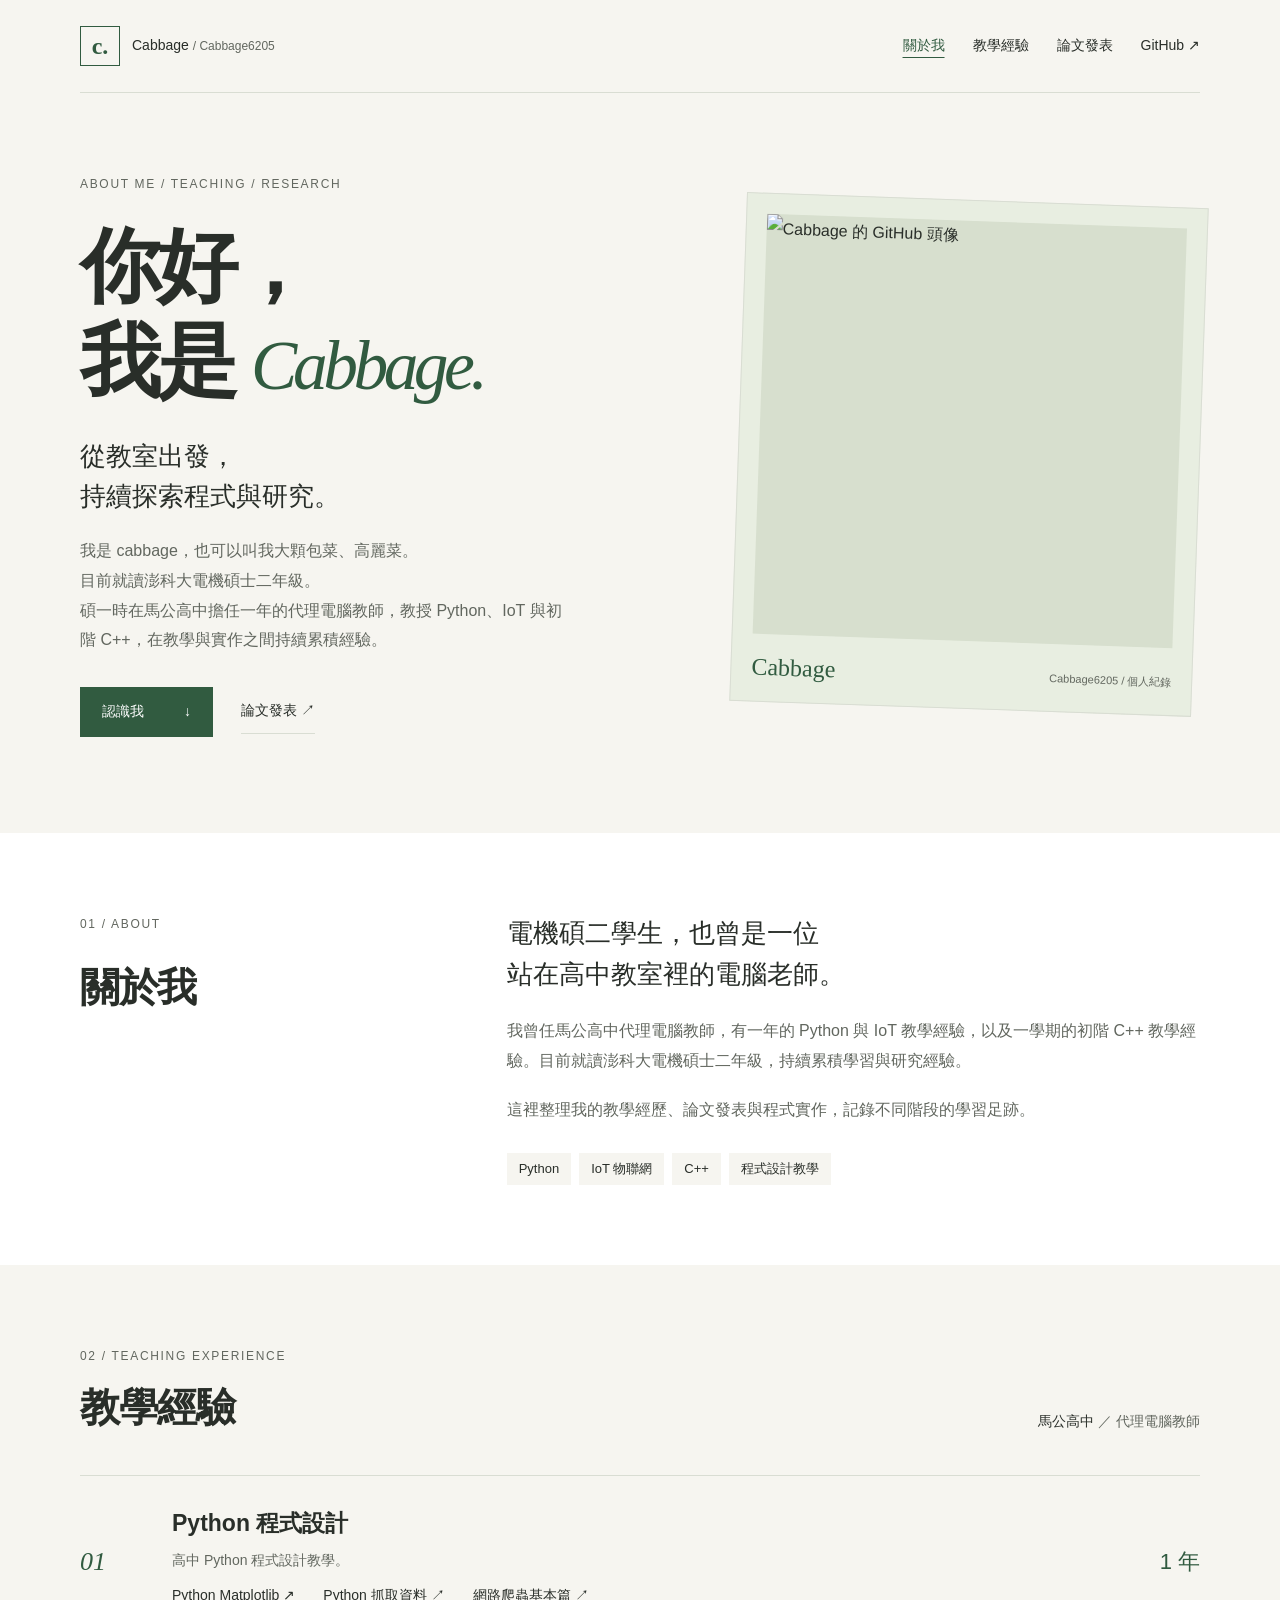
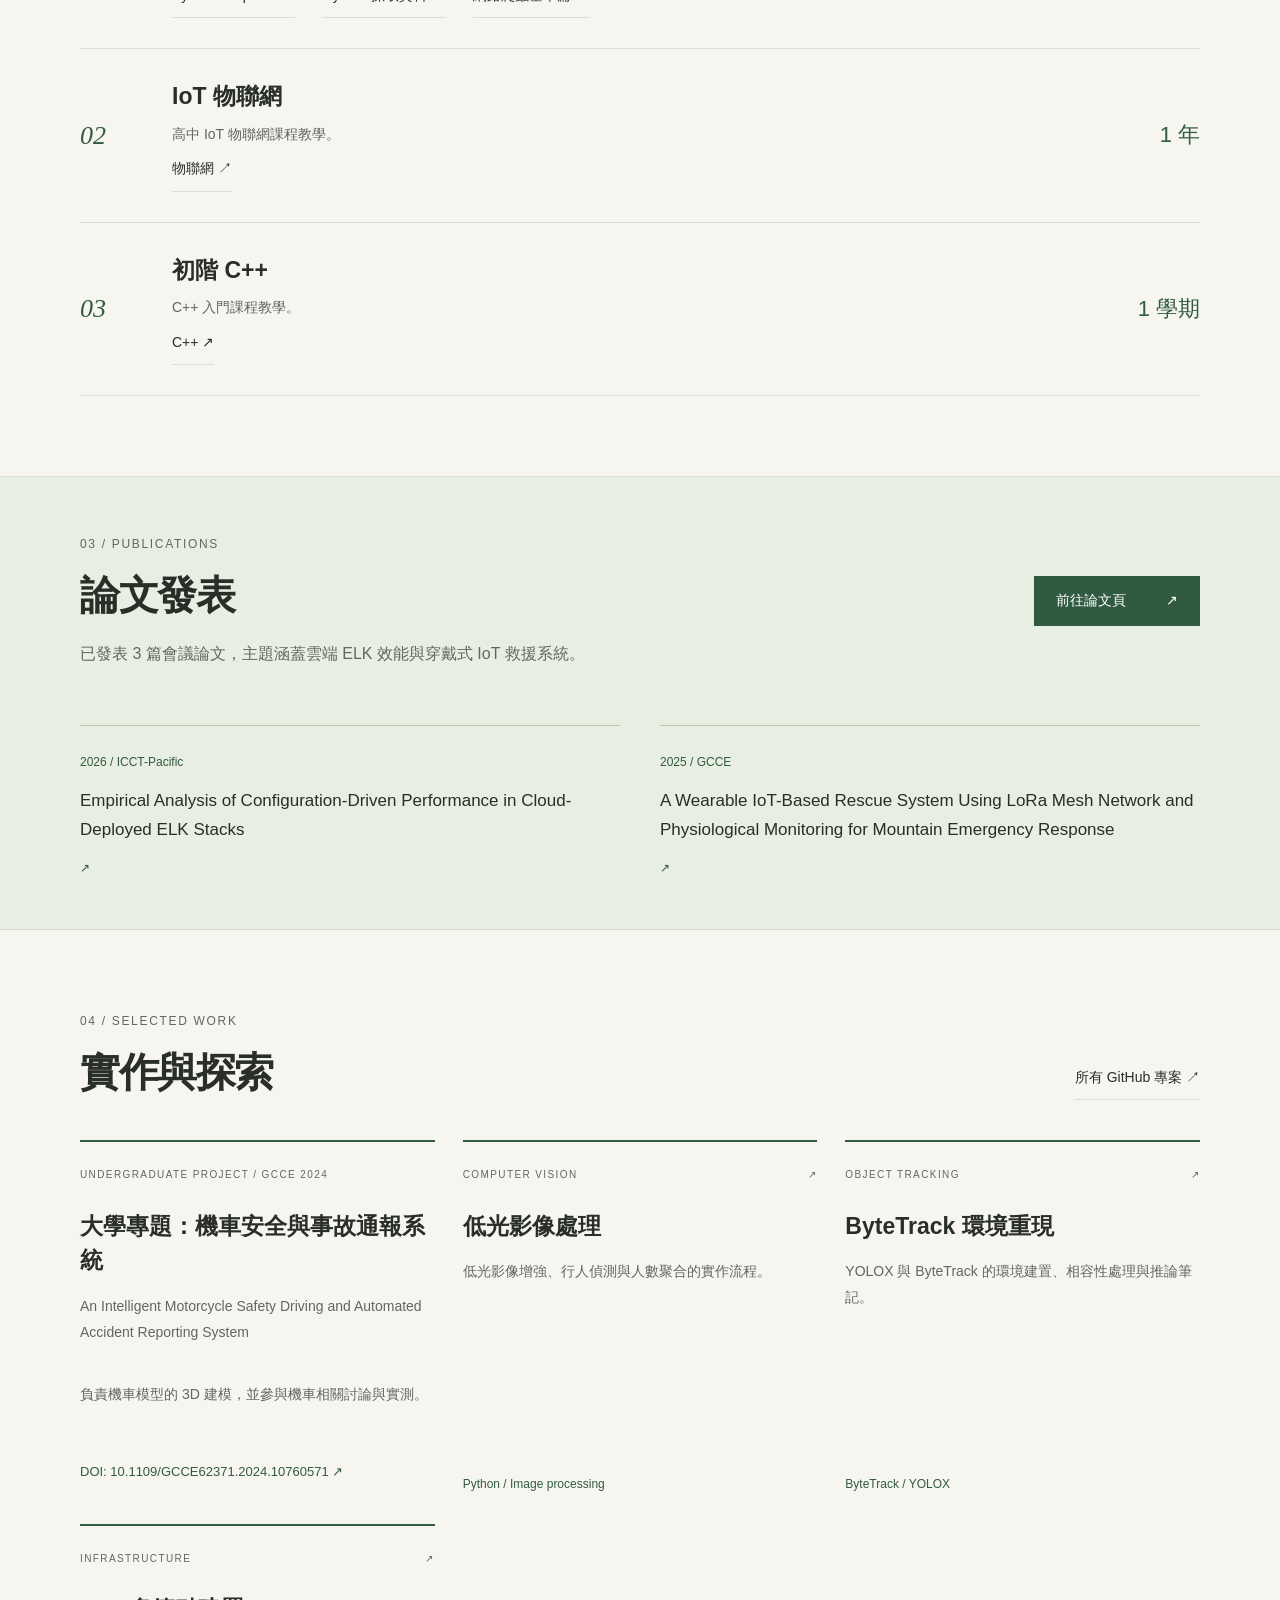
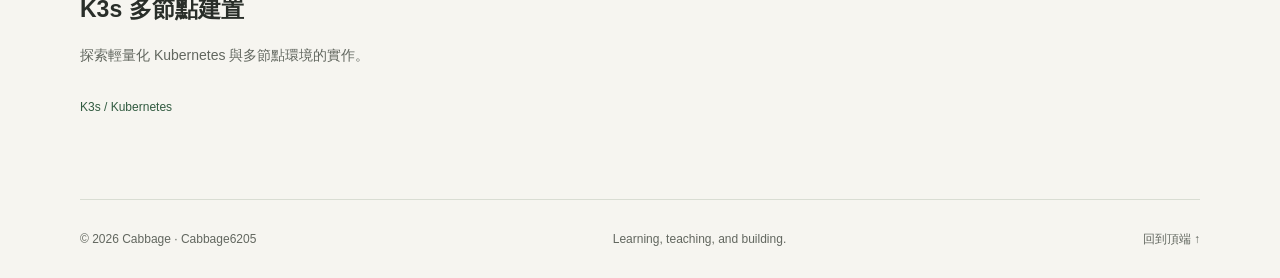
==== commit 26de0373: "Group lecture links with teaching experience and open PDFs by title" ====
--- a/index.html
+++ b/index.html
@@ -37,12 +37,11 @@
 </section>
 <section class="wrap section" id="teaching" aria-labelledby="teaching-title">
 <div class="section-head"><div><p class="eyebrow">02 / TEACHING EXPERIENCE</p><h2 id="teaching-title">教學經驗</h2></div><p>馬公高中 <span class="muted">／ 代理電腦教師</span></p></div>
-<div class="course-list">
-<article class="course"><span class="number">01</span><div><h3>Python 程式設計</h3><p>高中 Python 程式設計教學。</p></div><span class="duration">1 年</span></article>
-<article class="course"><span class="number">02</span><div><h3>IoT 物聯網</h3><p>高中 IoT 物聯網課程教學。</p></div><span class="duration">1 年</span></article>
-<article class="course"><span class="number">03</span><div><h3>初階 C++</h3><p>C++ 入門課程教學。</p></div><span class="duration">1 學期</span></article>
+<div class="course-list" id="materials">
+<article class="course"><span class="number">01</span><div><h3>Python 程式設計</h3><p>高中 Python 程式設計教學。</p><div class="actions" aria-label="Python 課程講義"><a class="text-link" href="materials/python-matplotlib.pdf" target="_blank" rel="noopener">Python Matplotlib ↗</a><a class="text-link" href="materials/python-data-fetching.pdf" target="_blank" rel="noopener">Python 抓取資料 ↗</a><a class="text-link" href="materials/web-scraping-basics.pdf" target="_blank" rel="noopener">網路爬蟲基本篇 ↗</a></div></div><span class="duration">1 年</span></article>
+<article class="course"><span class="number">02</span><div><h3>IoT 物聯網</h3><p>高中 IoT 物聯網課程教學。</p><div class="actions" aria-label="IoT 課程講義"><a class="text-link" href="materials/viewer.html?doc=iot" target="_blank" rel="noopener">物聯網 ↗</a></div></div><span class="duration">1 年</span></article>
+<article class="course"><span class="number">03</span><div><h3>初階 C++</h3><p>C++ 入門課程教學。</p><div class="actions" aria-label="C++ 課程講義"><a class="text-link" href="materials/viewer.html?doc=cpp" target="_blank" rel="noopener">C++ ↗</a></div></div><span class="duration">1 學期</span></article>
 </div>
-<section id="materials" aria-labelledby="materials-title" style="margin-top:48px"><p class="eyebrow">TEACHING MATERIALS / PDF</p><h3 id="materials-title">教學教材</h3><p class="muted">Python、網路爬蟲、C++ 與物聯網課程講義。</p><article class="course"><span class="number" style="font-size:16px">PDF</span><div><h3>Python Matplotlib</h3><p>0.50 MB</p><div class="actions"><a class="text-link" href="materials/python-matplotlib.pdf" target="_blank" rel="noopener" aria-label="線上閱讀 Python Matplotlib">線上閱讀 ↗</a><a class="text-link" href="materials/python-matplotlib.pdf" download aria-label="下載 Python Matplotlib PDF">下載 PDF ↓</a></div></div></article><article class="course"><span class="number" style="font-size:16px">PDF</span><div><h3>Python 抓取資料</h3><p>0.19 MB</p><div class="actions"><a class="text-link" href="materials/python-data-fetching.pdf" target="_blank" rel="noopener" aria-label="線上閱讀 Python 抓取資料">線上閱讀 ↗</a><a class="text-link" href="materials/python-data-fetching.pdf" download aria-label="下載 Python 抓取資料 PDF">下載 PDF ↓</a></div></div></article><article class="course"><span class="number" style="font-size:16px">PDF</span><div><h3>網路爬蟲基本篇</h3><p>1.25 MB</p><div class="actions"><a class="text-link" href="materials/web-scraping-basics.pdf" target="_blank" rel="noopener" aria-label="線上閱讀 網路爬蟲基本篇">線上閱讀 ↗</a><a class="text-link" href="materials/web-scraping-basics.pdf" download aria-label="下載 網路爬蟲基本篇 PDF">下載 PDF ↓</a></div></div></article><article class="course"><span class="number" style="font-size:16px">PDF</span><div><h3>C++</h3><p>18.53 MB</p><div class="actions"><a class="text-link" href="materials/viewer.html?doc=cpp" target="_blank" rel="noopener" aria-label="線上閱讀 C++">線上閱讀 ↗</a><a class="text-link" href="materials/viewer.html?doc=cpp&amp;download=1" aria-label="下載 C++ PDF">下載 PDF ↓</a></div></div></article><article class="course"><span class="number" style="font-size:16px">PDF</span><div><h3>物聯網</h3><p>34.34 MB · 公開版（已移除憑證）</p><div class="actions"><a class="text-link" href="materials/viewer.html?doc=iot" target="_blank" rel="noopener" aria-label="線上閱讀 物聯網">線上閱讀 ↗</a><a class="text-link" href="materials/viewer.html?doc=iot&amp;download=1" aria-label="下載 物聯網 PDF">下載 PDF ↓</a></div></div></article></section>
 </section>
 <section class="research-band" aria-labelledby="research-title"><div class="wrap research"><div><p class="eyebrow">03 / PUBLICATIONS</p><h2 id="research-title">論文發表</h2><p>已發表 3 篇會議論文，主題涵蓋雲端 ELK 效能與穿戴式 IoT 救援系統。</p></div><a class="button" href="publications.html">前往論文頁 <span aria-hidden="true">↗</span></a></div><div class="wrap publication-highlights"><a href="publications.html"><span>2026 / ICCT-Pacific</span><h3>Empirical Analysis of Configuration-Driven Performance in Cloud-Deployed ELK Stacks</h3><span aria-hidden="true">↗</span></a><a href="publications.html"><span>2025 / GCCE</span><h3>A Wearable IoT-Based Rescue System Using LoRa Mesh Network and Physiological Monitoring for Mountain Emergency Response</h3><span aria-hidden="true">↗</span></a></div></section>
 <section class="wrap section" id="work" aria-labelledby="work-title"><div class="section-head"><div><p class="eyebrow">04 / SELECTED WORK</p><h2 id="work-title">實作與探索</h2></div><a class="text-link" href="https://github.com/Cabbage6205?tab=repositories">所有 GitHub 專案 ↗</a></div>
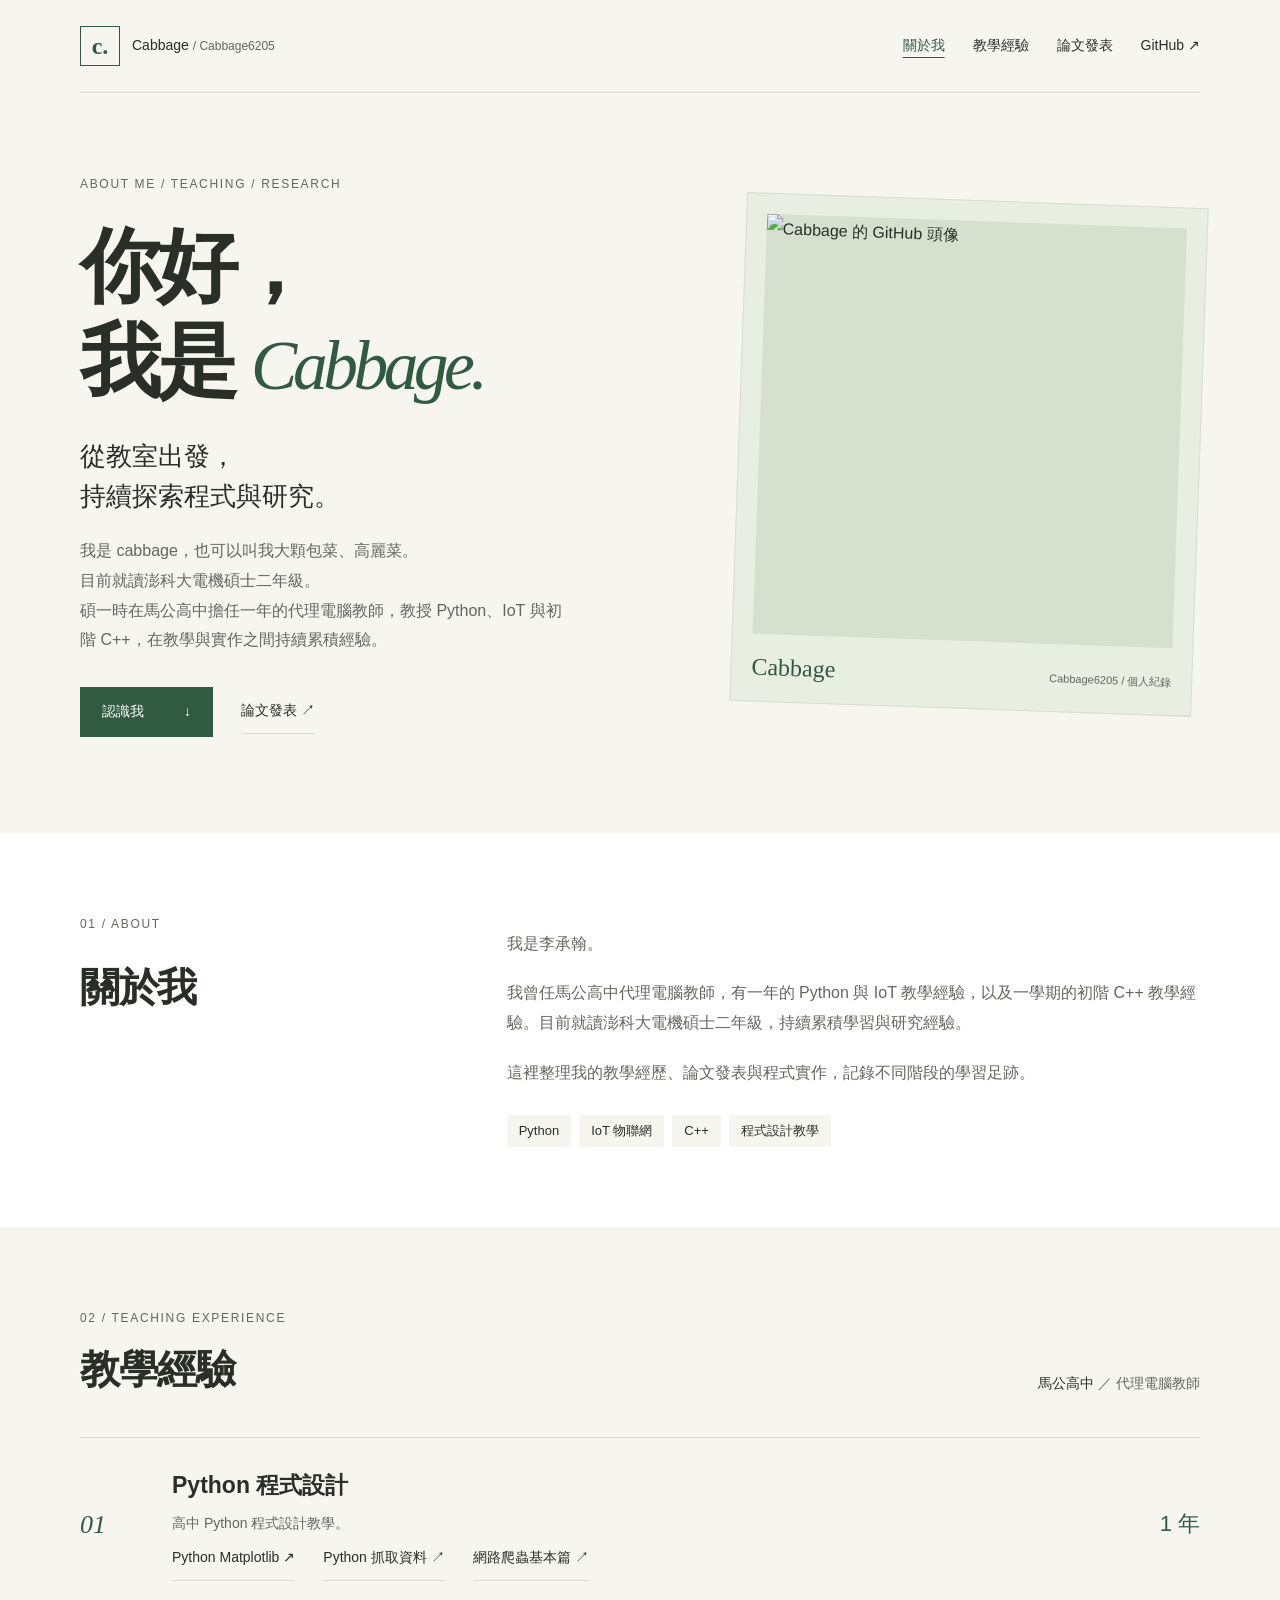
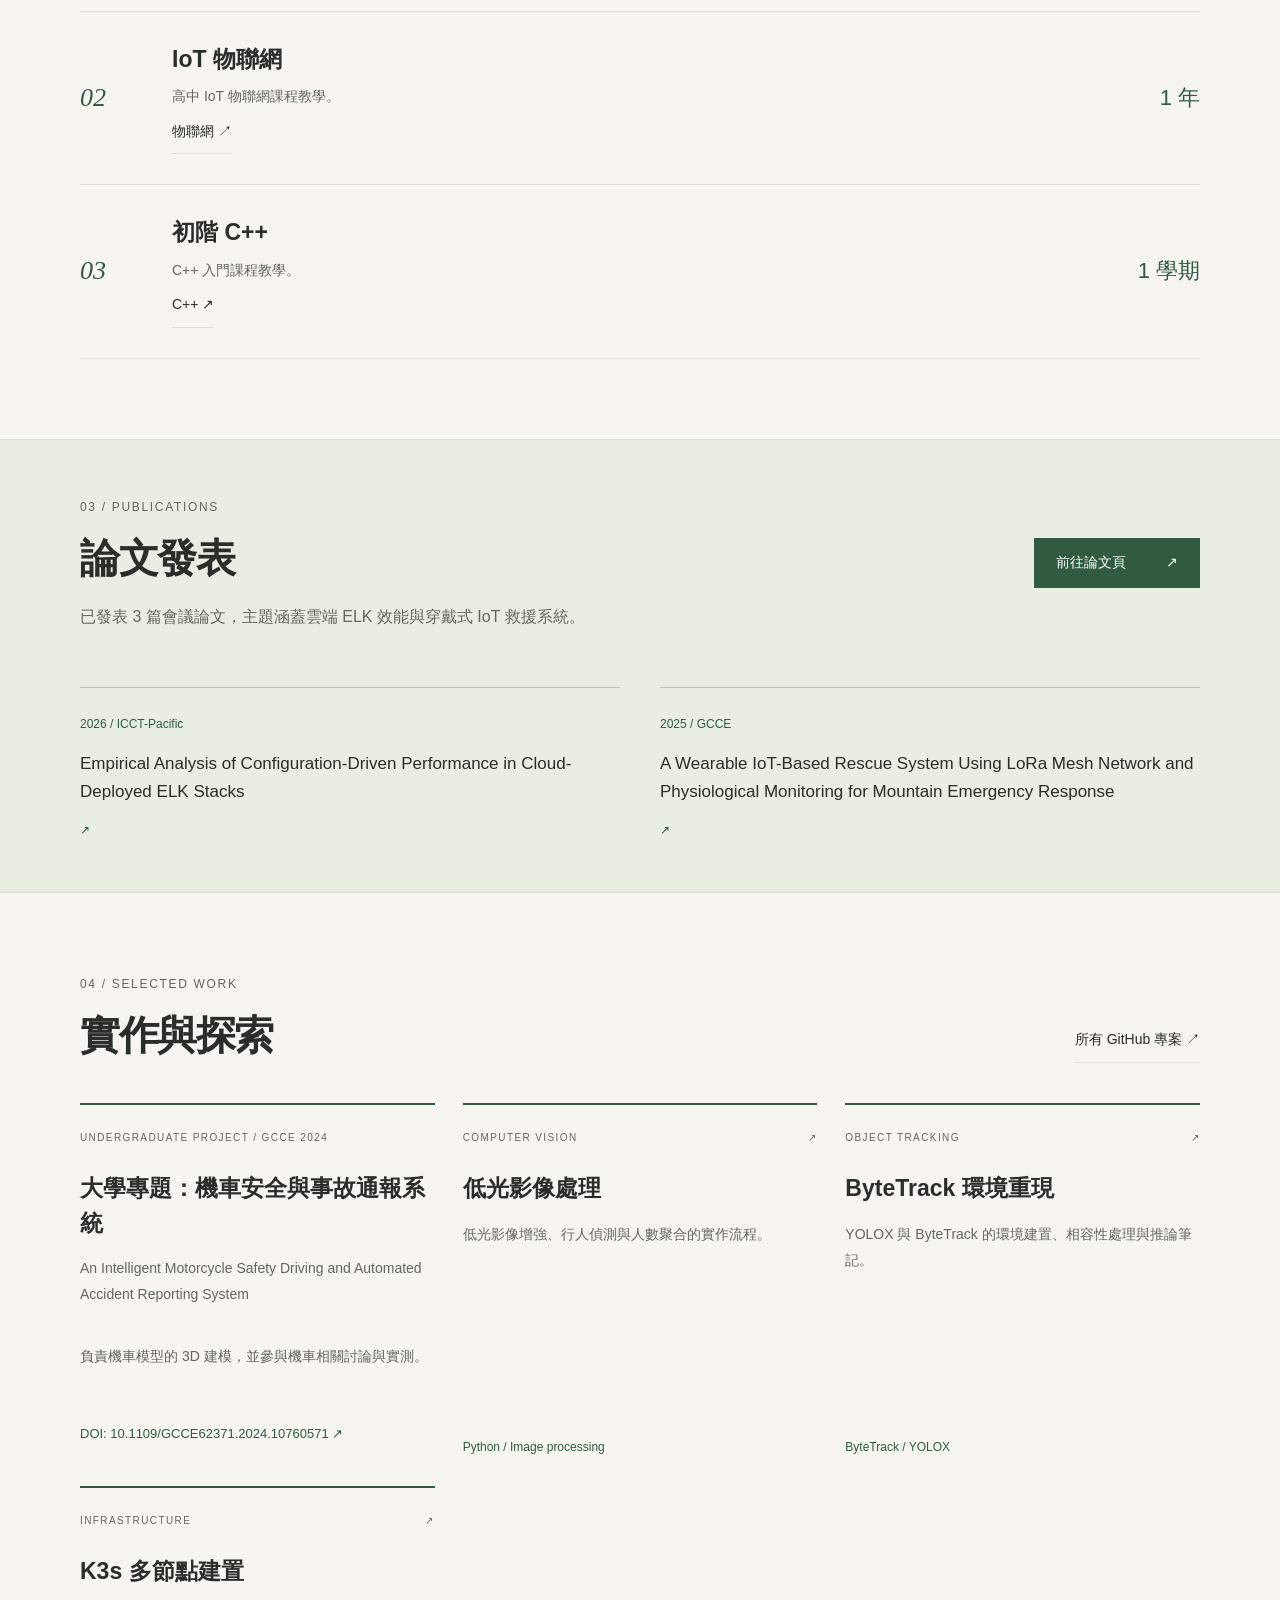
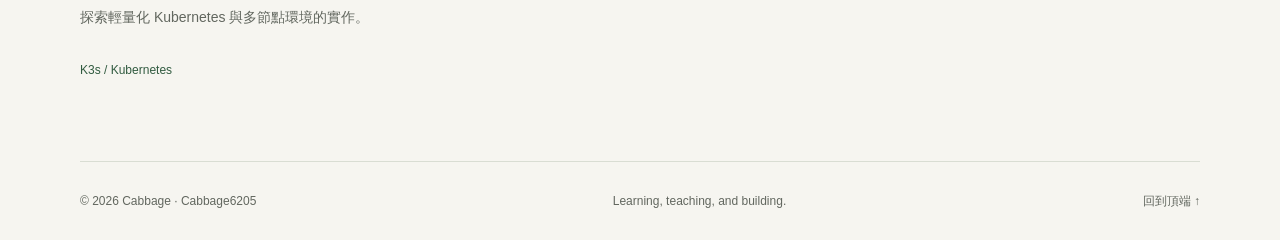
==== commit 8cd4ce70: "Replace about section tagline with personal name" ====
--- a/index.html
+++ b/index.html
@@ -33,7 +33,7 @@
 </section>
 <section class="band" id="about" aria-labelledby="about-title">
 <div class="wrap about"><div><p class="eyebrow">01 / ABOUT</p><h2 id="about-title">關於我</h2></div>
-<div class="about-copy"><p class="lead">電機碩二學生，也曾是一位<br>站在高中教室裡的電腦老師。</p><p>我曾任馬公高中代理電腦教師，有一年的 Python 與 IoT 教學經驗，以及一學期的初階 C++ 教學經驗。目前就讀澎科大電機碩士二年級，持續累積學習與研究經驗。</p><p>這裡整理我的教學經歷、論文發表與程式實作，記錄不同階段的學習足跡。</p><ul class="tags" aria-label="經驗領域"><li>Python</li><li>IoT 物聯網</li><li>C++</li><li>程式設計教學</li></ul></div></div>
+<div class="about-copy"><p>我是李承翰。</p><p>我曾任馬公高中代理電腦教師，有一年的 Python 與 IoT 教學經驗，以及一學期的初階 C++ 教學經驗。目前就讀澎科大電機碩士二年級，持續累積學習與研究經驗。</p><p>這裡整理我的教學經歷、論文發表與程式實作，記錄不同階段的學習足跡。</p><ul class="tags" aria-label="經驗領域"><li>Python</li><li>IoT 物聯網</li><li>C++</li><li>程式設計教學</li></ul></div></div>
 </section>
 <section class="wrap section" id="teaching" aria-labelledby="teaching-title">
 <div class="section-head"><div><p class="eyebrow">02 / TEACHING EXPERIENCE</p><h2 id="teaching-title">教學經驗</h2></div><p>馬公高中 <span class="muted">／ 代理電腦教師</span></p></div>
